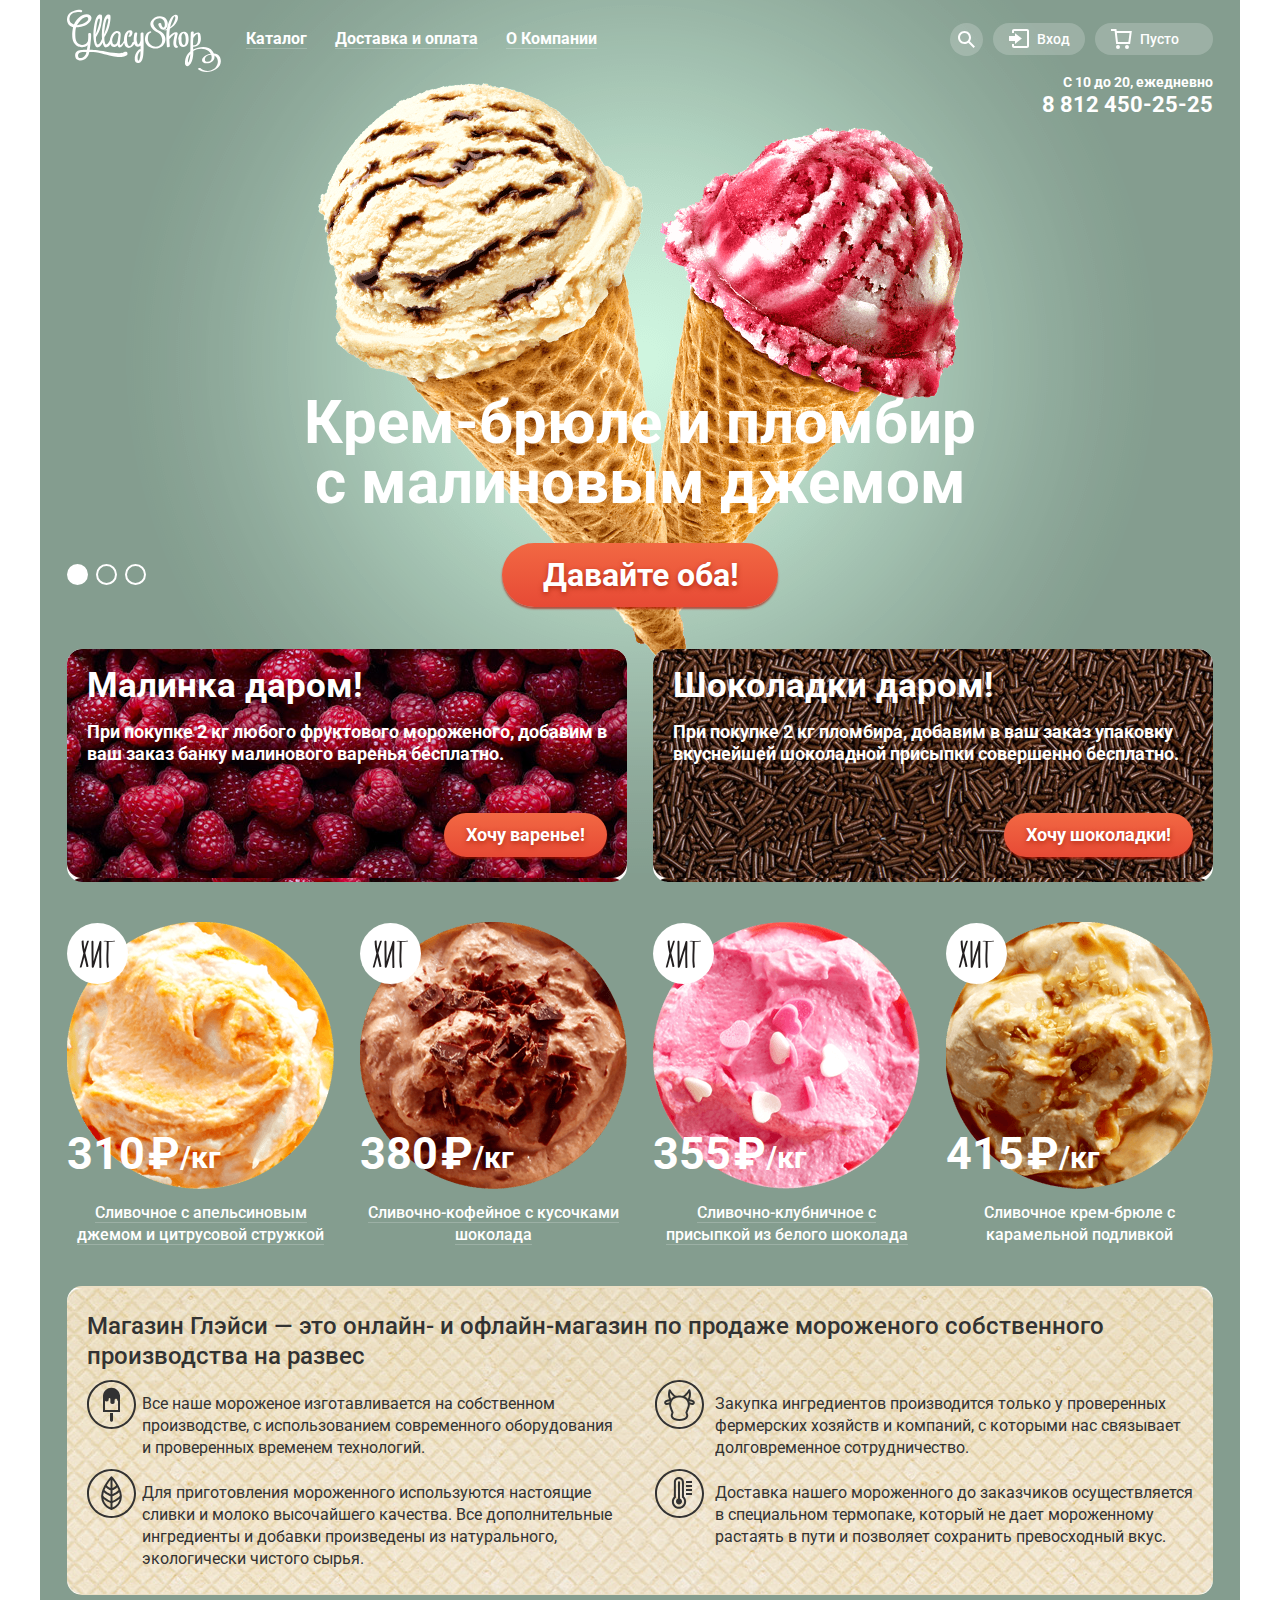
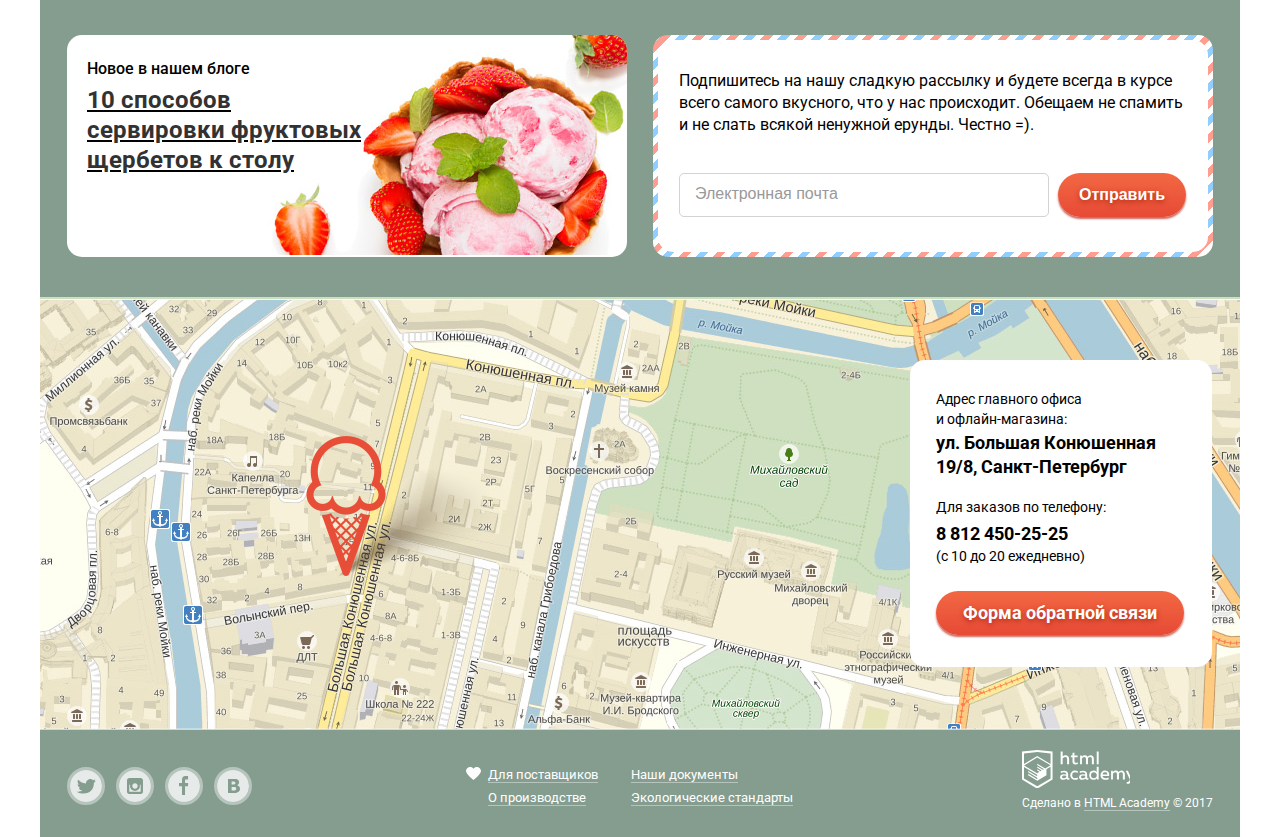
==== index.html @ 876569fc "Hover, footer, PP. Page 1" ====
<!DOCTYPE html>
<html lang="ru">

<head>
  <meta charset="UTF-8">
  <title>Glaccy</title>
  <link href="css/normalize.css" rel="stylesheet">
  <link href="css/style.css" rel="stylesheet">
  <link href="https://fonts.googleapis.com/css?family=Roboto:400,500,700" rel="stylesheet">
</head>

<body>
  <input class="visually-hidden" type="radio" id="product-1" name="toggle" checked>
  <input class="visually-hidden" type="radio" id="product-2" name="toggle">
  <input class="visually-hidden" type="radio" id="product-3" name="toggle">
  <div class="site-wrapper">
    <div class="container">
      <header class="main-header">
        <nav class="main-navigation">
          <a class="main-header-logo">
            <img src="img/logo.svg" width="154" height="64" alt="Логотип GlaccyShop">
          </a>
          <ul class="navigation-container">
            <li class="navigation-catalog">
              <a class="navigation-item" href="#">Каталог</a>
              <ul class="site-navigation">
                <li class="news"><a href="new-items.html">Новинки</a></li>
                <li><a href="catalog.html">Сливочное</a></li>
                <li><a href="sherbet.html">Щербеты</a></li>
                <li><a href="fruit-ice.html">Фруктовый лед</a></li>
                <li><a href="melorin.html">Мелорин</a></li>
              </ul>
            </li>
            <li>
              <a class="navigation-item" href="shipping-payment.html">Доставка и оплата </a>
            </li>
            <li>
              <a class="navigation-item" href="about.us">О Компании</a>
            </li>
          </ul>
          <div class="user-container">
            <ul class="user-search">
              <li><a class="search-link" href="search.html"><svg version="1.1" xmlns="http://www.w3.org/2000/svg" xmlns:xlink="http://www.w3.org/1999/xlink" x="0px" y="0px" width="17px"
              	 height="17px" viewBox="0 0 17 17" enable-background="new 0 0 17 17" xml:space="preserve">
              <g id="Layer_2">
              	<path fill="#FFFFFF" d="M16.958,15.527L11.75,10.32C12.533,9.247,13,7.93,13,6.5C13,2.91,10.09,0,6.5,0S0,2.91,0,6.5
              		S2.91,13,6.5,13c1.438,0,2.763-0.473,3.839-1.263l5.205,5.204L16.958,15.527z M6.5,11C4.019,11,2,8.981,2,6.5S4.019,2,6.5,2
              		S11,4.019,11,6.5S8.981,11,6.5,11z"/>
              </g>
              </svg><span class="visually-hidden">Поиск</span></a></li>
            </ul>
            <ul class="user-navigation">
              <li><a class="login-link" href="login.html">
              <svg version="1.1" id="Layer_1" xmlns="http://www.w3.org/2000/svg" xmlns:xlink="http://www.w3.org/1999/xlink" x="0px" y="0px"
              	 width="21px" height="19px" viewBox="0 0 21 19" enable-background="new 0 0 21 19" xml:space="preserve">
              <g>
              	<polygon fill="#FFFFFF" points="6,14.875 12.917,9.5 6,4.125 6,7.042 -0.042,7.042 -0.042,11.959 6,11.959 	"/>
              	<path fill="#FFFFFF" d="M18,0H5C3.9,0,3,0.9,3,2v2h2V2h13v15H5v-2H3v2c0,1.1,0.9,2,2,2h13c1.1,0,2-0.9,2-2V2C20,0.9,19.1,0,18,0z"
              		/>
              </g>
              </svg>Вход</a></li>
            </ul>
            <ul class="user-cart">
              <li><a class="cart-link" href="cart.html"><svg version="1.1" id="Layer_1"   xmlns="http://www.w3.org/2000/svg" xmlns:xlink="http://www.w3.org/1999/xlink" x="0px" y="0px"
              	 width="21px" height="20px" viewBox="0 0 21 20" enable-background="new 0 0 21 20" xml:space="preserve">
              <g>
              	<path fill="#FFFFFF" d="M5.657,2.031L5.422,0H0v2h3.64l1.5,13h13.988l1.699-12.969H5.657z M17.372,13H6.922L5.888,4.031h12.66
              		L17.372,13z"/>
              	<circle fill="#FFFFFF" cx="6.984" cy="18" r="2"/>
              	<circle fill="#FFFFFF" cx="15.984" cy="18" r="2"/>
              </g>
              </svg>Пусто</a></li>
            </ul>
          </div>
        </nav>
        <div class="info-navigation">
          <p class="operating-time">С 10 до 20, ежедневно</p>
          <p class="contact-phone">8 812 450-25-25</p>
        </div>

      </header>

      <main>
        <h1 class="visually-hidden">GlaccyShop</h1>
        <section class="slider">
          <h2 class="visually-hidden">Купите два и получите подарок!</h2>
          <div class="slider-controls">
            <label for="product-1">Первый</label>
            <label for="product-2">Второй</label>
            <label for="product-3">Третий</label>
          </div>
          <ul class="slider-list">
            <li class="slider-item slide" id="slide1">
              <h3 class="slide-title">
                Крем-брюле и пломбир с малиновым джемом
              </h3>
              <a class="button slide-button" href="#">Давайте оба!</a>
            </li>
            <li class="slider-item slide" id="slide2">
              <h3 class="slide-title">
                Шоколадный пломбир и лимонный сорбет
              </h3>
              <a class="button slide-button" href="#">Давайте оба!</a>
            </li>
            <li class="slider-item slide" id="slide3">
              <h3 class="slide-title">
                Пломбир с помадкой и клубничный щербет
              </h3>
              <a class="button slide-button" href="#">Давайте оба!</a>
            </li>
          </ul>
        </section>

        <section class="suggestions">
          <h2 class="visually-hidden">Подарки при покупке двух единиц продукции</h2>
          <div class="suggestions-item sug-one">
            <p class="suggestions-title">Малинка даром!</p>
            <p class="suggestions-info">При покупке 2 кг любого фруктового мороженого, добавим в ваш заказ банку малинового варенья бесплатно.</p>
            <a class="button suggestions-button" href="#">Хочу варенье!</a>
          </div>
          <div class="suggestions-item sug-two">
            <p class="suggestions-title">Шоколадки даром!</p>
            <p class="suggestions-info">При покупке 2 кг пломбира, добавим в ваш заказ упаковку вкуснейшей шоколадной присыпки совершенно бесплатно.</p>
            <a class="button suggestions-button" href="#">Хочу шоколадки!</a>
          </div>
        </section>

        <section class="popular-items">
          <h2 class="visually-hidden">Популярная продукция</h2>
          <ul class="popular-list">
            <li class="popular-item">
              <a href="">
              <div class="popular-hit"><span class="visually-hidden">Хит</span></div>
              <img src="img/popular-1.png" width="267" height="267" alt="Сливочное с апельсиновым джемом и цитрусовой стружкой">
              <div class="popular-price">
                <p>310<span class="price-rub">&#8381;</span></p>
                <span>/кг</span>
              </div>
              <h3 class="title-underline"><span>Сливочное с апельсиновым</span><span> джемом и цитрусовой стружкой</span></h3></a>
              <div class="transparent-container">
                <a class="button item-button" href="#">Быстрый просмотр</a>
              </div>
            </li>
            <li class="popular-item">
              <a href="">
              <div class="popular-hit"><span class="visually-hidden">Хит</span></div>
              <img src="img/popular-2.png" width="267" height="267" alt="Сливочно-кофейное с кусочками шоколада">
              <div class="popular-price">
                <p>380<span class="price-rub">&#8381;</span></p>
                <span>/кг</span>
              </div>
              <h3 class="title-underline"><span>Сливочно-кофейное с кусочками</span><span> шоколада</span></h3></a>
              <div class="transparent-container">
                <a class="button item-button" href="#">Быстрый просмотр</a>
              </div>
            </li>
            <li class="popular-item">
              <a href="">
              <div class="popular-hit"><span class="visually-hidden">Хит</span></div>
              <img src="img/popular-3.png" width="267" height="267" alt="Сливочно-клубничное с присыпкой из белого шоколада">
              <div class="popular-price">
                <p>355<span class="price-rub">&#8381;</span></p>
                <span>/кг</span>
              </div>
              <h3 class="title-underline"><span>Сливочно-клубничное с</span><span> присыпкой из белого шоколада</span></h3></a>
              <div class="transparent-container">
                <a class="button item-button" href="#">Быстрый просмотр</a>
              </div>
            </li>
            <li class="popular-item">
              <a href="">
              <div class="popular-hit"><span class="visually-hidden">Хит</span></div>
              <img src="img/popular-4.png" width="267" height="267" alt="Сливочное крем-брюле с карамельной подливкой">
              <div class="popular-price">
                <p>415<span class="price-rub">&#8381;</span></p>
                <span>/кг</span>
              </div>
              <h3 "title-underline">Сливочное крем-брюле с карамельной подливкой</h3></a>
              <div class="transparent-container">
                <a class="button item-button" href="#">Быстрый просмотр</a>
              </div>
            </li>
          </ul>
        </section>

        <section class="features">
          <h2 class="visually-hidden">Преимущества</h2>
          <p class="features-info">Магазин Глэйси — это онлайн- и офлайн-магазин по продаже мороженого собственного производства на развес</p>
          <ul class="features-list">
            <li class="features-item-1">
              Все наше мороженое изготавливается на собственном производстве,
              c использованием современного оборудования и проверенных временем технологий.
            </li>
            <li class="features-item-2">
              Для приготовления мороженного используются настоящие сливки и молоко высочайшего качества. Все дополнительные ингредиенты и добавки произведены из натурального, экологически чистого сырья.
            </li>
            <li class="features-item-3">
              Закупка ингредиентов производится только у проверенных фермерских хозяйств и компаний, с которыми нас связывает долговременное сотрудничество.
            </li>
            <li class="features-item-4">
              Доставка нашего мороженного до заказчиков осуществляется в специальном термопаке, который не дает мороженному растаять в пути и позволяет сохранить превосходный вкус.
            </li>
          </ul>

        </section>

        <div class="block-wrapper">
          <article class="blog-news">
            <p>Новое в нашем блоге</p>
            <h2><a href="#">10 способов сервировки фруктовых щербетов к столу</a></h2>
          </article>

          <div class="decor-wrapper">
            <section class="subscription">
              <h2 class="visually-hidden">Оформить подписку</h2>
              <div class="subscription-container">
                <p>Подпишитесь на нашу сладкую рассылку и будете всегда в курсе всего самого вкусного, что у нас происходит. Обещаем не спамить и не слать всякой ненужной ерунды. Честно =).</p>
                <form class="subscription-form" action="https://echo.htmlacademy.ru" method="post">
                  <label class="visually-hidden" for="subscription-mail">Электронная почта</label>
                  <input id="subscription-mail" type="email" name="email" value="" placeholder="Электронная почта">
                  <button class="button button-subscription" type="submit">Отправить</button>
                </form>

              </div>
            </section>
          </div>
        </div>

        <section class="contacts">
          <h2 class="visually-hidden">Контактная информация</h2>
          <div class="contacts-container">
            <p>Адрес главного офиса и офлайн-магазина: </p>
            <p class="contacts-info contacts-info-address">ул. Большая Конюшенная 19/8, Санкт-Петербург</p>
            <p>Для заказов по телефону:</p>
            <p class="contacts-info contacts-info-tel">8 812 450-25-25</p>
            <p>(с 10 до 20 ежедневно)</p>
            <a class="button button-contacts" href="contacts-form.html">Форма обратной связи</a>
          </div>
        </section>

      </main>
      <footer class="main-footer">
        <ul class="footer-social">
          <li><a class="social-btn" href="#"><span class="visually-hidden">Твиттер</span><svg version="1.1" xmlns="http://www.w3.org/2000/svg" xmlns:xlink="http://www.w3.org/1999/xlink" x="0px" y="0px" width="32px"
        	 height="32px" viewBox="0 0 32 32" enable-background="new 0 0 32 32" xml:space="preserve">
        <g id="Layer_1">
        </g>
        <g id="Layer_2">
        	<path fill="#e6eae9"
           d="M16,0C7.164,0,0,7.164,0,16c0,8.837,7.164,16,16,16c8.837,0,16-7.163,16-16C32,7.164,24.837,0,16,0z
        		 M23.944,12.809c-0.251,6.516-3.463,10.832-10.992,10.702c-0.14,0-0.205,0-0.233,0c-0.015,0-0.021,0-0.021,0
        		c-0.029,0-0.094,0-0.232,0c-0.447,0-4.543-0.443-5.344-1.823c2.479,0.19,4.247-0.406,5.12-1.136
        		c-1.048-0.289-2.923-0.461-3.251-2.848c0.384,0.104,0.618,0.221,1.299,0.113c-1.307-0.824-2.758-1.519-2.679-3.643
        		c0.311,0.317,1.164,0.518,1.46,0.457c-0.768-0.233-2.149-3.244-0.974-4.781c1.984,1.79,4.075,3.482,7.804,3.643
        		c0.227-2.214,1.24-3.699,3.168-4.325c1.84-0.479,3.255,0.26,3.901,1.138c0.737-0.224,1.453-0.466,2.193-0.685
        		c-0.004,0.833-0.569,1.463-0.935,1.709c0.747,0.165,1.423-0.475,1.423-0.475C25.467,11.818,24.557,12.58,23.944,12.809z"/>
        </g>
        </svg></a></li>
          <li><a class="social-btn" href="#"><span class="visually-hidden">Инстаграм</span><svg version="1.1" id="Layer_1" xmlns="http://www.w3.org/2000/svg" xmlns:xlink="http://www.w3.org/1999/xlink" x="0px" y="0px"
        	 width="32px" height="32px" viewBox="0 0 32 32" enable-background="new 0 0 32 32" xml:space="preserve">
           <g>
           	<path fill="#e6eae9" d="M20.916,16c0,2.728-2.211,4.938-4.938,4.938S11.039,18.728,11.039,16c0-0.394,0.051-0.773,0.138-1.14
           		h-0.897v6.838h11.396V14.86h-0.897C20.865,15.227,20.916,15.606,20.916,16z"/>
           	<path fill="#e6eae9" d="M15.978,18.659c1.466,0,2.659-1.193,2.659-2.659s-1.193-2.659-2.659-2.659
           		c-1.466,0-2.659,1.193-2.659,2.659S14.511,18.659,15.978,18.659z"/>
           	<path fill="#e6eae9" d="M16,0C7.164,0,0,7.164,0,16c0,8.837,7.164,16,16,16c8.837,0,16-7.163,16-16C32,7.164,24.837,0,16,0z
           		 M23.955,21.698c0,1.254-1.025,2.279-2.279,2.279H10.279C9.026,23.978,8,22.952,8,21.698V10.302c0-1.253,1.026-2.279,2.279-2.279
           		h11.396c1.254,0,2.279,1.026,2.279,2.279V21.698z"/>
           </g>
        </svg></a></li>
          <li><a class="social-btn" href="#"><span class="visually-hidden">Фейсбук</span><svg version="1.1" id="Layer_1" xmlns="http://www.w3.org/2000/svg" xmlns:xlink="http://www.w3.org/1999/xlink" x="0px" y="0px"
        	 width="32px" height="32px" viewBox="0 0 32 32" enable-background="new 0 0 32 32" xml:space="preserve">
        <path fill="#e6eae9" d="M16,0C7.164,0,0,7.163,0,16s7.164,16,16,16c8.837,0,16-7.164,16-16S24.837,0,16,0z M20.062,9.455h-3.021
        	v3.444h3.021v3.445h-3.021v8.61h-3.021v-8.61H11v-3.445h3.021V9.455c0-1.902,1.353-3.445,3.021-3.445h3.021V9.455z"/>
        </svg></a></li>
          <li><a class="social-btn" href="#"><span class="visually-hidden">Вконтакте</span><svg version="1.1" id="Layer_1" xmlns="http://www.w3.org/2000/svg" xmlns:xlink="http://www.w3.org/1999/xlink" x="0px" y="0px"
        	 width="32px" height="32px" viewBox="0 0 32 32" enable-background="new 0 0 32 32" xml:space="preserve">
        <g>
        	<path fill="#e6eae9" d="M16.637,14.495c0.402-0.019,0.719-0.082,0.951-0.188c0.326-0.145,0.54-0.33,0.641-0.559
        		c0.101-0.229,0.15-0.496,0.15-0.797c0-0.232-0.058-0.465-0.174-0.697c-0.116-0.232-0.322-0.405-0.617-0.517
        		c-0.264-0.1-0.592-0.155-0.984-0.165c-0.392-0.009-0.943-0.014-1.652-0.014h-0.339v2.965h0.565
        		C15.749,14.523,16.235,14.514,16.637,14.495z"/>
        	<path fill="#e6eae9" d="M18.118,17.084c-0.282-0.081-0.672-0.125-1.166-0.132c-0.494-0.006-1.012-0.009-1.55-0.009h-0.79v3.493
        		h0.264c1.014,0,1.74-0.003,2.18-0.009c0.438-0.007,0.843-0.088,1.212-0.245c0.377-0.157,0.633-0.364,0.774-0.625
        		s0.214-0.562,0.214-0.9c0-0.446-0.088-0.788-0.261-1.03C18.825,17.386,18.531,17.204,18.118,17.084z"/>
        	<path fill="#e6eae9" d="M16,0C7.164,0,0,7.164,0,16c0,8.837,7.164,16,16,16c8.837,0,16-7.163,16-16C32,7.164,24.837,0,16,0z
        		 M22.602,20.531c-0.273,0.533-0.646,0.976-1.124,1.327c-0.552,0.415-1.161,0.71-1.823,0.886s-1.501,0.264-2.519,0.264h-6.121V8.987
        		h5.443c1.13,0,1.957,0.038,2.48,0.113c0.524,0.076,1.045,0.242,1.561,0.5c0.533,0.27,0.929,0.632,1.189,1.087
        		c0.26,0.455,0.392,0.975,0.392,1.558c0,0.678-0.179,1.278-0.536,1.795c-0.358,0.518-0.863,0.92-1.517,1.208v0.075
        		c0.917,0.182,1.642,0.559,2.179,1.13c0.537,0.571,0.807,1.325,0.807,2.261C23.013,19.392,22.875,19.997,22.602,20.531z"/>
        </g>
        </svg></a></li>
        </ul>

        <ul class="menu-links">
          <li><a class="decor-link" href="for-supplier.html"><svg version="1.1" id="Layer_1" xmlns="http://www.w3.org/2000/svg" xmlns:xlink="http://www.w3.org/1999/xlink" x="0px" y="0px"
          	 width="15px" height="13px" viewBox="0 0 15 13" enable-background="new 0 0 15 13" xml:space="preserve">
          <path fill="#FFFFFF" d="M10.799,0c-1.35,0-2.551,0.65-3.3,1.661C6.75,0.65,5.549,0,4.199,0C1.875,0,0,1.806,0,4.044
          	C0,7.223,7.499,13,7.499,13s7.499-5.777,7.499-8.956C14.998,1.806,13.123,0,10.799,0z"/>
          </svg>Для поставщиков</a></li>
          <li><a href="our-documents.html">Наши документы</a></li>
          <li><a href="about-production.html">О производстве </a></li>
          <li><a href="environmental-standards.html">Экологические стандарты</a></li>
        </ul>

        <div class="footer-copyright">
          <a href="#"><svg id="Layer_1" data-name="Layer 1" xmlns="http://www.w3.org/2000/svg" viewBox="0 0 108 38"><title>logo_name</title><path d="M401.93,351.51a2.07,2.07,0,0,0,.58-0.11v1.4a3.41,3.41,0,0,1-1.24.22,1.75,1.75,0,0,1-1.75-1,5.08,5.08,0,0,1-3.3,1.13c-1.59,0-3.06-.87-3.06-2.68,0-2.24,2.08-2.93,3.9-2.93a11.63,11.63,0,0,1,2.28.26v-0.31c0-1.09-.8-1.86-2.3-1.86a7.79,7.79,0,0,0-3.15.67v-1.79a10.72,10.72,0,0,1,3.35-.58c2.48,0,4,1.18,4,3.83v3.14A0.57,0.57,0,0,0,401.93,351.51Zm-6.76-1.19a1.42,1.42,0,0,0,1.64,1.29,3.56,3.56,0,0,0,2.53-1V349.1a10.21,10.21,0,0,0-1.9-.22C396.34,348.89,395.17,349.23,395.17,350.33Z" transform="translate(-355.09 -323.29)" fill="#fff"/><path d="M408.15,343.91a5.29,5.29,0,0,1,2.7.67v1.79a4.28,4.28,0,0,0-2.42-.73,2.89,2.89,0,1,0,0,5.76,5.26,5.26,0,0,0,2.55-.67v1.8a6.58,6.58,0,0,1-2.9.6,4.42,4.42,0,0,1-4.72-4.54A4.54,4.54,0,0,1,408.15,343.91Z" transform="translate(-355.09 -323.29)" fill="#fff"/><path d="M420.93,351.51a2.07,2.07,0,0,0,.58-0.11v1.4a3.41,3.41,0,0,1-1.24.22,1.75,1.75,0,0,1-1.75-1,5.08,5.08,0,0,1-3.3,1.13c-1.59,0-3.06-.87-3.06-2.68,0-2.24,2.08-2.93,3.9-2.93a11.63,11.63,0,0,1,2.28.26v-0.31c0-1.09-.8-1.86-2.3-1.86a7.79,7.79,0,0,0-3.15.67v-1.79a10.72,10.72,0,0,1,3.35-.58c2.48,0,4,1.18,4,3.83v3.14A0.57,0.57,0,0,0,420.93,351.51Zm-6.76-1.19a1.42,1.42,0,0,0,1.64,1.29,3.56,3.56,0,0,0,2.53-1V349.1a10.21,10.21,0,0,0-1.9-.22C415.33,348.89,414.17,349.23,414.17,350.33Z" transform="translate(-355.09 -323.29)" fill="#fff"/><path d="M431.76,340.14V352.9H430v-1.39a4.07,4.07,0,0,1-3.35,1.62,4.62,4.62,0,0,1,0-9.22,4,4,0,0,1,3.15,1.37v-5.14h2ZM427,345.62a2.9,2.9,0,0,0,0,5.8,3,3,0,0,0,2.79-1.84v-2.13A3.06,3.06,0,0,0,427,345.62Z" transform="translate(-355.09 -323.29)" fill="#fff"/><path d="M438.08,343.91c3.48,0,4.68,2.81,4.12,5.34h-6.58c0.22,1.57,1.75,2.22,3.35,2.22a6.41,6.41,0,0,0,2.77-.62v1.68a7.5,7.5,0,0,1-3.14.6c-2.68,0-5-1.53-5-4.61A4.39,4.39,0,0,1,438.08,343.91Zm0.09,1.62a2.39,2.39,0,0,0-2.57,2.26h4.85A2.06,2.06,0,0,0,438.17,345.53Z" transform="translate(-355.09 -323.29)" fill="#fff"/><path d="M444.19,352.9v-8.75h1.73v1.09a4,4,0,0,1,2.92-1.33,3,3,0,0,1,2.73,1.4,4.33,4.33,0,0,1,3.06-1.4,3.21,3.21,0,0,1,3.32,3.52v5.47h-2v-5.41a1.67,1.67,0,0,0-1.73-1.84,2.94,2.94,0,0,0-2.17,1.18c0,0.2,0,.4,0,0.6v5.47h-2v-5.41a1.67,1.67,0,0,0-1.73-1.84,3.11,3.11,0,0,0-2.32,1.35v5.91h-2Z" transform="translate(-355.09 -323.29)" fill="#fff"/><path d="M466.56,344.15h2l-4.1,9.93c-0.95,2.28-2.19,3-3.52,3a5,5,0,0,1-1.15-.15v-1.66a3,3,0,0,0,.89.13c0.95,0,1.66-.67,2.17-2l0.18-.44-4.16-8.82H461l3,6.6Z" transform="translate(-355.09 -323.29)" fill="#fff"/><path d="M395.75,324.82v5a4,4,0,0,1,2.83-1.2,3.41,3.41,0,0,1,3.61,3.57v5.41h-2v-5.16a1.9,1.9,0,0,0-2-2.1,3.08,3.08,0,0,0-2.44,1.46v5.8h-2V324.82h2Z" transform="translate(-355.09 -323.29)" fill="#fff"/><path d="M407.52,325.71v3.12h3.17v1.71h-3.17v4c0,1.15.53,1.53,1.66,1.53a4.71,4.71,0,0,0,1.77-.35v1.68a7.14,7.14,0,0,1-2.35.38,2.68,2.68,0,0,1-3-2.88v-4.38H404v-1.71h1.57v-2.64Z" transform="translate(-355.09 -323.29)" fill="#fff"/><path d="M413.19,337.58v-8.75h1.73v1.09a4,4,0,0,1,2.92-1.33,3,3,0,0,1,2.73,1.4,4.33,4.33,0,0,1,3.06-1.4,3.21,3.21,0,0,1,3.32,3.52v5.47h-2v-5.41a1.67,1.67,0,0,0-1.73-1.84,2.94,2.94,0,0,0-2.17,1.18c0,0.2,0,.4,0,0.6v5.47h-2v-5.41a1.67,1.67,0,0,0-1.73-1.84,3.11,3.11,0,0,0-2.32,1.35v5.91h-2Z" transform="translate(-355.09 -323.29)" fill="#fff"/><rect x="74.72" y="1.52" width="1.95" height="12.76" fill="#fff"/><path d="M370.53,323.31l-0.16,0-15.28,1.6v28L370.37,362l15.28-9.09v-28Zm13.12,28.45-13.28,7.9-13.28-7.9V340.28l13.22,7.87,0,1.43-9.07-5.4v1.38l9.11,5.47,0,1.46-9.1-5.42v1.38l9.11,5.47h0l9.19-5.5v-1.39h0v-4.52l4.1-2.45v11.67Zm0-13.16L380,340.74h0l-1.68,1-8-4.76v1.38l6.84,4.07-0.06,0-0.15.09-1,.57-5.64-3.36v1.38l4.45,2.65-1.05.7,0,0-3.36-2v1.38l2.21,1.3-2.25,1.35-13.16-7.82,13.17-7.92h0Zm0-1.39-13.35-7.87h0l-13.2,7.86v-10.5l13.28-1.39,13.28,1.39v10.51Z" transform="translate(-355.09 -323.29)" fill="#fff"/></svg></a>
          <p>Сделано в <a  class="paragraph-coryright" href="#"><span> HTML Academy</span></a> © 2017</p>
        </div>

      </footer>

      <section class="modal modal-search">
        <h2 class="visually-hidden">Окно поиска</h2>
        <label for="search-line" class="visually-hidden">Что ищем?</label>
        <input class="user-search-line" id="search-line" type="text" name="search" placeholder="Что ищем?">
      </section>

      <section class="modal modal-account">
        <h2 class="visually-hidden">Кабинет пользоватля</h2>
        <form class="account-form" action="https://echo.htmlacademy.ru" method="post">
          <p>
            <label class="visually-hidden" for="user-email">Электронная почта</label>
            <input class="account-email" id="user-email" type="email" name="email" placeholder="Электронная почта">
          </p>
          <p>
            <label class="visually-hidden" for="user-password">Пароль</label>
            <input class="account-password" id="user-password" type="password" name="password" placeholder="Пароль">
          </p>
          <div class="account-container">
          <button class="button button-account" type="submit">Войти</button>
          <p>
            <a class="account-link" href="#">Забыли пароль?</a>
            <a class="account-link" href="#">Новая регистрация</a>
          </p>
        </div>
        </form>
      </section>

      <section class="modal modal-feedback">
        <h2 class="visually-hidden">Форма обратной связи</h2>
        <p class="feedback-paragraph">Мы обязательно вам ответим!</p>
        <form class="feedback-form" action="https://echo.htmlacademy.ru" method="post">
          <p>
            <label class="visually-hidden" for="user-name">Ваше имя</label>
            <input class="feedback-name" id="user-name" type="text" name="name" placeholder="Как вас зовут?">
          </p>
          <p>
            <label class="visually-hidden" for="feedback-user-email">Пароль</label>
            <input class="feedback-email" id="feedback-user-email" type="email" name="feedback-email" placeholder="Ваша почта для ответа?">
          </p>
          <p class="feedback-text">
            <label class="visually-hidden" for="feedback-textarea">Ваше сообщение</label>
            <textarea id="feedback-textarea" name="text-area" rows="5" placeholder="Напишите что-нибудь..."></textarea>
          </p>
          <button class="button button-feedback" type="submit">Отправить</button>
        </form>
        <button class="modal-feedback-close" type="button">Закрыть</button>
      </section>

    </div>
  </div>

  <script>
    var userSerch = document.querySelector(".user-search");
    var modalSerch = document.querySelector(".modal-search");

    userSerch.onmouseover = function(){
        modalSerch.style.display="block";
    };

    userSerch.onmouseout = function(){
       modalSerch.style.display="block";
   };

    modalSerch.onmouseover = function(){
        modalSerch.style.display="block";
    };

     modalSerch.onmouseout = function(){
       modalSerch.style.display="none";
   };

  </script>

  <script>
    var userNav = document.querySelector(".user-navigation");
    var modalAccount = document.querySelector(".modal-account");

    userNav.onmouseover = function(){
        modalAccount.style.display="block";
    };

    userNav.onmouseout = function(){
       modalAccount.style.display="block";
   };

    modalAccount.onmouseover = function(){
        modalAccount.style.display="block";
    };

     modalAccount.onmouseout = function(){
       modalAccount.style.display="none";
   };

  </script>

  <script>
  var link = document.querySelector(".button-contacts");
  var popup = document.querySelector(".modal-feedback");
  var close = document.querySelector(".modal-feedback-close");

  popup.classList.add("modal-feedback");

  link.addEventListener("click", function(evt) {
  evt.preventDefault();
  popup.classList.toggle('modal-feedback-hidden');
  window.scrollTo(0,0);
  });

  close.addEventListener("click", function (evt) {
    evt.preventDefault();
    popup.classList.remove("modal-feedback-hidden");
  });

  </script>

</body>

</html>
---- css/style.css ----
body {
  margin: 0;
  padding: 0;
  font-family: "Roboto", "Arail", sans-serif;
  font-size: 16px;
  font-weight: 400;
  line-height: 22px;
}

a {
  text-decoration: none;
}

.visually-hidden:not(:focus):not(:active),
input[type="checkbox"].visually-hidden,
input[type="radio"].visually-hidden {
  position: absolute;

  width: 1px;
  height: 1px;
  margin: -1px;
  border: 0;
  padding: 0;

  white-space: nowrap;

  clip-path: inset(100%);
  clip: rect(0 0 0 0);
  overflow: hidden;
}

.button {
  display: inline-block;
  text-align: center;
  color: #ffffff;
  vertical-align: top;
  text-decoration: none;
  text-shadow: 0 2px 5px rgba(160, 32, 11, 0.76);

  background: #f26843;
  background: linear-gradient(to bottom, #f26843 0%, #e74a35 100%);
  border-radius: 50px;
  box-shadow: 0 2px 2px rgba(172, 16, 0, 0.64);
  border: none;

  cursor: pointer;
}

.button:hover {
  background: linear-gradient(to bottom, #f58669 0%, #ec6f5e 100%);
  box-shadow: 0 2px 2px rgba(172, 16, 0, 1);
}

.button:active {
  background: linear-gradient(to bottom, #d84732 0%, #e1613e 100%);
  box-shadow: inset 0 2px 2px rgba(172, 16, 0, 1);
}

.site-wrapper {
  width: 1200px;
  margin: 0 auto;
  /*padding: 0 27px;*/
  background-color: #849d8f;
  background-image: url("../img/slide-1.png");
  background-repeat: no-repeat;
  background-position: top center;

  transition: background-image 0.5s ease, background-color 0.5s ease;
}

.site-wrapper-inner {
  width: 1200px;
  margin: 0 auto;
  background-color: #849d8f;
}

.site-wrapper::before,
.site-wrapper::after {
  content: "";
  visibility: hidden;
}

.site-wrapper::before {
  background-image: url("img/slide-2.png");
}

.site-wrapper::after {
  background-image: url("img/slide-3.png");
}

.container {
  position: relative;
  width: 1200px;
  margin: 0 auto;
}

.main-header {
  padding: 0 27px;
  padding-top: 9px;
}

.main-header-logo {
  margin-right: 12px;
}

.main-navigation {
  display: flex;
}

.navigation-container {
  display: flex;
  align-items: center;
  list-style: none;
  margin: 0;
  margin-bottom: 10px;
  padding: 0;
}

.navigation-container li {
  margin-right: 2px;
  padding: 6px 13px;
}

.navigation-container li:last-child {
  margin-right: 0px;
}

.navigation-container a {
  font-weight: 700;
  line-height: 18px;
  color: #ffffff;
}

.navigation-item {
  border-bottom: 1px solid rgba(255, 255, 255, 0.2);
}

.navigation-container > li:hover {
  background-color: #ffffff;
  border-radius: 15px;
}

.navigation-container > li:hover a {
  color: #000000;
}

.navigation-container > li:active {
  box-shadow:0px 2px 2px 1px rgba(105,105,105,1)inset;
}

.navigation-container > li.active-page {
  background-color: #d07058;
  border-radius: 20px;
}

.active-page a {
  border-bottom: none;
}

.navigation-catalog {
  position: relative;
}

.site-navigation {
  width: 144px;
  /*display: none;*/
  opacity: 0;
   -webkit-transition: opacity .3s ease-in;
      -moz-transition: opacity .3s ease-in;
        -o-transition: opacity .3s ease-in;
           transition: opacity .3s ease-in;
  position: absolute;
  top: 37px;
  margin: 0;
  padding: 0;
  list-style: none;
  background-color: #ffffff;
  border-radius: 5px;
  z-index: 1;
  box-shadow:0px 20px 20px 0px rgba(0,0,0,0.4);
}

.site-navigation a {
  padding: 10px 0;
  font-size: 14px;
  line-height: 16px;
  font-weight: 400;
  color: #000000;
}

.site-navigation li:first-child {
  border-radius: 5px 5px 0 0;
}

.site-navigation li:last-child {
  border-radius: 0 0 5px 5px;
}

.site-navigation li:hover {
  background-color: #fbded7;
}

.site-navigation li:active {
  background-color: #f6b5a5;
}

.news {
  position: relative;
}

.news::after {
  position: absolute;
  content: "";
  top: 32px;
  left: 5px;
  width: 128px;
  height: 1px;
  background-color: #d1d0ce;
}

.news a {
  font-weight: 700;
}

.navigation-catalog:hover .site-navigation {
  /*display: block;*/
  opacity: 1;
    -webkit-transition: opacity .3s ease-out;
       -moz-transition: opacity .3s ease-out;
         -o-transition: opacity .3s ease-out;
            transition: opacity .3s ease-out;
}

.user-container {
  display: flex;
  align-items: center;
  margin-bottom: 10px;
  margin-left: auto;
}

.user-search {
  list-style: none;
  margin: 0;
  padding: 0
}

.user-search li {
  display:flex;
  justify-content: center;
}

.user-search a {
  display: block;
  padding-top: 5px;
  width: 33px;
  height: 33px;
  box-sizing: border-box;
  background-color: rgba(255, 255, 255, 0.2);
  border-radius: 50%;
  color: #ffffff;
}

.user-search a:hover,
.user-navigation a:hover,
.user-cart a:hover {
  background-color: #f8f7f4;
}

.user-search a:hover path,
.user-navigation a:hover path,
.user-navigation a:hover polygon,
.user-cart a:hover path,
.user-cart a:hover circle {
  fill: #000000;
}

.user-navigation a:hover,
.user-cart a:hover {
  color: #323232;
}

.search-link svg {
  margin-left: 8px;
  margin-top: 3px;
}

.user-navigation {
  position: relative;
  list-style: none;
  margin: 0;
  padding: 0;
}

.user-navigation a {
  display: block;
  padding: 8px 15px 8px 44px;
  margin-left: 10px;
  background-color: rgba(255, 255, 255, 0.2);
  border-radius: 20px;
  color: #ffffff;
  font-size: 14px;
  line-height: 16px;
  font-weight: 500;
}

.user-navigation svg {
  position: absolute;
  top:6px;
  left: 26px;
}

.user-cart {
  position: relative;
  list-style: none;
  margin: 0;
  padding: 0;
}

.cart-full li {
/*  padding: 5px 15px 7px 47px;*/
  background-color: #f7f6f3;
}

.user-cart a {
  padding: 8px 34px 8px 45px;
  margin-left: 10px;
  background-color: rgba(255, 255, 255, 0.2);
  border-radius: 20px;
  color: #ffffff;
  font-size: 14px;
  line-height: 16px;
  font-weight: 500;
}

.user-cart svg {
  position: absolute;
  top: 1px;
  left: 26px;
}

.cart-full a {
  color: #000000;
}

.info-navigation {
  width: 267px;
  margin-top: -5px;
  margin-left: auto;
  color: #ffffff;
}

.info-navigation p {
  margin: 0;
}

.operating-time {
  padding-bottom: 3px;
  font-size: 14px;
  line-height: 16px;
  font-weight: 700;
  text-align: right;
}

.contact-phone {
  font-size: 22px;
  line-height: 24px;
  font-weight: 700;
  text-align: right;
}

.slider {
  position: relative;
  padding-top: 276px;
  text-align: center;
  color: #ffffff;
}

.slider-list {
  margin: 0;
  padding: 0;
  list-style: none;
}

.slide {
  display: none;
}

.slide-title {
  width: 700px;
  margin: 0 auto;
  margin-bottom: 30px;
  font-size: 60px;
  line-height: 60px;
  font-weight: 700;
}

.slider-controls {
  position: absolute;
  bottom: 63px;
  left: 27px;
  z-index: 10;
  font-size: 0;
}

.slider-controls label {
  display: inline-block;
  width: 17px;
  height: 17px;
  margin-right: 8px;
  vertical-align: top;
  background-color: transparent;
  border: 2px solid #ffffff;
  border-radius: 50%;
  cursor: pointer;
}

.slider-controls label:hover {
  background-color: rgba(255, 255, 255, 0.4);
}

#product-1:checked ~ .site-wrapper #slide1,
#product-2:checked ~ .site-wrapper #slide2,
#product-3:checked ~ .site-wrapper #slide3 {
  display: block;
}

#product-1:checked ~ .site-wrapper label[for="product-1"],
#product-2:checked ~ .site-wrapper label[for="product-2"],
#product-3:checked ~ .site-wrapper label[for="product-3"] {
  background-color: #ffffff;
}

#product-1:checked ~ .site-wrapper {
  background-color: #849d8f;
  background-image: url("../img/slide-1.png");
}

#product-2:checked ~ .site-wrapper {
  background-color: #8996a6;
  background-image: url("../img/slide-2.png");
}

#product-3:checked ~ .site-wrapper {
  background-color: #9d8b84;
  background-image: url("../img/slide-3.png");
}

.slide-button {
  margin-bottom: 42px;
  padding: 10px 39px 10px 41px;
  font-size: 32px;
  line-height: 44px;
  font-weight: 700;
}

.suggestions {
  display: flex;
  justify-content: space-between;
  padding: 0 27px;
  margin-bottom: 40px;
  color: #ffffff;
}

.suggestions-item {
  display: flex;
  flex-direction: column;
  padding: 16px 20px 25px 20px;
}

.suggestions-item p {
  margin: 0;
}

.sug-one {
  width: 560px;
  box-sizing: border-box;
  border-radius: 15px;
  background-color: #9d1a35;
  background-image: url("../img/raspberry-bg.jpg");
}

.sug-two {
  width: 560px;
  box-sizing: border-box;
  border-radius: 15px;
  background-color: #462d22;
  background-image: url("../img/choco-bg.jpg");
}

.suggestions-title {
  padding-bottom: 15px;
  font-size: 35px;
  font-weight: 700;
  line-height: 41px;
}
.suggestions-info {
  padding-bottom: 48px;
  font-size: 18px;
  line-height: 22px;
  font-weight: 700;
}

.suggestions-button {
  align-self: flex-end;
  padding: 10px 22px;
  font-size: 18px;
  line-height: 24px;
  font-weight: 700;
}

.popular-list {
  position: relative;
  display: flex;
  justify-content: space-between;
  margin: 0;
  padding: 0 27px;
  list-style: none;
  color: #ffffff;
}

.popular-item {
  position: relative;
  margin-left: 26px;
  margin-bottom: 40px;
}

.popular-item a {
  position: relative;
  z-index: 3;
}

.popular-item:first-child {
  margin-left: 0;
}

.popular-item img {
  margin-bottom: 7px;
}

.popular-hit {
  position: absolute;
  top: -258px;
  width: 61px;
  height: 61px;
  border-radius: 50%;
  background-color: #ffffff;
  background-image: url("../img/hit.svg");
}

.popular-price {
  position: absolute;
  top: -50px;
  display: flex;
}

.popular-price p {
  margin: 0;
  font-size: 45px;
  font-weight: 700;
  line-height: 45px;
}

.popular-price .price-rub,
.item-price .price-rub {
  margin: 0;
  margin-left: 3px;
  font-size: 45px;
  font-weight: 700;
  line-height: 45px;
}

.popular-price p {
  color: #ffffff;
}

.popular-price span {
  margin: 0;
  padding-top: 4px;
  color: #ffffff;
  font-size: 30px;
  font-weight: 700;
  line-height: 45px;
}

.popular-item h3 {
  margin: 0;
  padding: 0 7px;
  text-align: center;
  font-size: 16px;
  line-height: 22px;
  font-weight: 500;
  color: #ffffff;
}

.title-underline span {
  position: relative;
  z-index: 3;
  border-bottom: 1px solid rgba(255, 255, 255, 0.2);
}

.button-container {
  position: absolute;
}

.item-button {
  display: inline-block;
  padding: 7px 14px;
  margin-top: 340px;
  margin-left: 17%;
  font-size: 18px;
  line-height: 24px;
  font-weight: 700;
}

.popular-item:hover .transparent-container {
  display: block;
}

.transparent-container {
  display: none;
  position: absolute;
  width: 295px;
  height: 407px;
  top: -7px;
  left: -15px;
  background-color: rgba(255, 255, 255, 0.3);
  border-radius: 5px;
  box-shadow:0px 20px 20px 0px rgba(0,0,0,0.4);
}

.features {
  margin: 0 27px;
  margin-bottom: 40px;
  padding: 25px 0;
  color: #323232;
  background-color: #ebdfc4;
  background-image: url("../img/waffle-bg.jpg");
  background-repeat: no-repeat;
  background-position: center;
  border-radius: 15px;
}

.features-info {
  margin: 0;
  margin-bottom: 22px;
  padding: 0 20px;
  font-size: 24px;
  line-height: 30px;
  font-weight: 500;
}

.features-list {
  display: flex;
  justify-content: space-between;
  flex-wrap: wrap;
  padding: 0;
  margin: 0;
}

.features-list li {
  width: 573px;
  box-sizing: border-box;
  list-style: none;
  margin: 0;
  padding: 0;
  padding-left: 75px;
  padding-right: 20px;
}

.features-list li:first-child {
  margin-bottom: 23px;
}

.features-item-1 {
  position: relative;
  order: 0;
}

.features-item-1::before {
  position: absolute;
  content: "";
  left: 20px;
  top: -13px;
  width: 49px;
  height: 49px;
  background-image: url("../img/ice-cream.svg");
}

.features-item-2 {
  position: relative;
  order: 2;
}

.features-item-2::before {
  position: absolute;
  content: "";
  left: 20px;
  top: -13px;
  width: 49px;
  height: 49px;
  background-image: url("../img/leaf.svg");
}

.features-item-3 {
  position: relative;
  order: 1;
}

.features-item-3::before {
  position: absolute;
  content: "";
  left: 15px;
  top: -13px;
  width: 49px;
  height: 49px;
  background-image: url("../img/cow.svg");
}

.features-item-4 {
  position: relative;
  order: 3;
}

.features-item-4::before {
  position: absolute;
  content: "";
  left: 15px;
  top: -13px;
  width: 49px;
  height: 49px;
  background-image: url("../img/thermometer.svg");
}

.block-wrapper {
  display: flex;
  justify-content: space-between;
  padding: 0 27px;
  margin-bottom: 40px;
}

.blog-news {
  width: 560px;
  box-sizing: border-box;
  padding: 23px 255px 27px 20px;
  background-color: #ffffff;
  background-image: url("../img/strawberry-bg.jpg");
  background-repeat: no-repeat;
  border-radius: 15px;
}

.blog-news p {
  margin: 0;
  margin-bottom: 5px;
  font-weight: 500;
}

.blog-news h2 {
  margin: 0;
  font-size: 24px;
  line-height: 30px;
  font-weight: 700;
  text-decoration: underline;
}

.blog-news a {
  color: #323232;
}

.blog-news a:hover,
.blog-news a:active {
  color: #eb4c36;
}

.decor-wrapper {
  width: 560px;
  box-sizing: border-box;
  background-color: #ffffff;
  background-image: repeating-linear-gradient(
  -45deg,
  #92cdff,
  #92cdff 6px,
  #ffffff 6px,
  #ffffff 12px,
  #fe9e90 12px,
  #fe9e90 18px,
  #ffffff 18px,
  #ffffff 24px
  );
  border-radius: 15px;
}

.subscription {
  margin: 5px;
  padding: 30px 21px;
  background-color: #ffffff;
  border-radius: 15px;
}

.subscription-container p {
  margin: 0;
  margin-bottom: 37px;
}

.subscription-form input {
  box-sizing: border-box;
  width: 370px;
  padding: 8px 15px 10px 15px;
  margin-right: 5px;
  margin-bottom: 5px;
  font-size: 16px;
  line-height: 24px;
  border: 1px solid #d3d3d2;
  border-radius: 5px;
}

.button-subscription {
  padding: 13px 21px;
  font-weight: 700;
}

.contacts {
  position: relative;
  margin: 0;
  padding: 63px 0;
  background-color: #ccdfbe;
  background-image: url("../img/map.jpg");
  background-repeat: no-repeat;
  background-position: center;
}

.contacts::before {
  position: absolute;
  content: "";
  width: 213px;
  height: 142px;
  top: 139px;
  left: 266px;
  background-image: url("../img/marker.png");
}

.contacts-container {
  width: 302px;
  box-sizing: border-box;
  margin-left: 870px;
  padding: 29px 20px 32px 26px;
  background-color: #ffffff;
  border-radius: 15px;
}

.contacts-container p {
  margin: 0;
  font-size: 14px;
  line-height: 20px;
}

.contacts-container p:first-child {
  margin-bottom: 2px;
}

.contacts-container p:first-child {
  padding-right: 100px;
}

.contacts-container .contacts-info {
  font-size: 18px;
  line-height: 24px;
  font-weight: 700;
}

.contacts-container .contacts-info-address {
  margin-bottom: 18px;
}

.contacts-container .contacts-info-tel {
  margin-top: 5px;
}

.button-contacts {
  margin-top: 25px;
  padding: 10px 27px;
  font-size: 18px;
  line-height: 24px;
  font-weight: 700;
}

.main-footer {
  display: flex;
  justify-content: space-between;
  padding: 0 27px;
  margin-top: 20px;
}

.footer-social {
  display: flex;
  list-style: none;
  margin: 0;
  padding: 0;
  padding-top: 17px;
}

.social-btn  {
  position: relative;
  z-index: 2;
  display: flex;
  justify-content: center;
  align-items: center;
  width: 38px;
  height: 38px;
  box-sizing: border-box;
  margin-right: 11px;
  border: 3px solid rgba(255, 255, 255, 0.4);
  border-radius: 50%;
}

.social-btn:hover {
  border: 3px solid #dbe1dd;
}

.social-btn:hover path {
  fill: #ffffff;
}

.social-btn:active {
  border: 3px solid #d9e2dd;
}

.social-btn:active path {
  fill: #e9e9e9;
}

.menu-links {
  position: relative;
  width: 560px;
  box-sizing: border-box;
  display: flex;
  flex-wrap: wrap;
  list-style: none;
  margin: 0;
  padding: 0;
  padding: 13px 100px 29px 100px;
}

.menu-links li {
  min-width: 143px;
}

.menu-links a {
  margin-left: 25px;
  font-size: 13px;
  line-height: 18px;
  color: #ffffff;
  border-bottom: 1px solid rgba(255, 255, 255, 0.4);
}

.decor-link {
  position: relative;
}

.decor-link svg {
  position: absolute;
  left: -22px;
  top: 0px;
}

.menu-links a:hover,
.menu-link a:active {
  color: #dab299;
  border-bottom: 1px solid #dab299;
}

.decor-link:hover svg path,
.decor-link:hover svg path {
  fill: #dab299;
}

.footer-copyright svg {
  width: 108px;
  height: 38px;
  padding-right: 7px;
}

.footer-copyright a:hover path,
.footer-copyright a:active path,
.footer-copyright a:hover rect,
.footer-copyright a:active rect {
  fill: #dab299;
}

.footer-copyright p {
  margin: 0;
  margin-bottom: 25px;
  font-size: 12px;
  line-height: 18px;
  color: #ffffff;
}

.footer-copyright span {
  color: #ffffff;
  border-bottom: 1px solid rgba(255, 255, 255, 0.4);
}
.footer-copyright span:hover,
.footer-copyright span:active {
  color: #dab299;
  border-bottom: 1px solid #dab299;
}

.modal {
  position: absolute;
  background-color: #f8f7f4;
  border-radius: 5px;
  box-shadow:0px 20px 20px 0px rgba(0,0,0,0.4);
}

.modal-search {
  display: none;
  width: 341px;
  box-sizing: border-box;
  top: 60px;
  left: 50.5%;
  padding: 20px 16px;
}

.modal-search input[type="text"] {
  width: 310px;
  box-sizing: border-box;
  padding: 8px 13px 10px 13px;
  font-size: 14px;
  line-height: 24px;
  border: 1px solid #d3d3d2;
  border-radius: 5px;
}

.modal-account {
  position: absolute;
  display: none;
  width: 277px;
  box-sizing: border-box;
  top: 60px;
  left: 64.25%;
  padding: 20px;
}

.account-form p {
  margin: 0;
  margin-bottom: 20px;
}

.account-form input {
  width: 239px;
  box-sizing: border-box;
  padding: 8px 13px 10px 13px;
  font-size: 14px;
  line-height: 24px;
  border: 1px solid #d3d3d2;
  border-radius: 5px;
}

.account-container {
  display: flex;
}

.account-container p {
  margin: 0;
}

.button-account {
  padding: 10px 23px;
  margin-right: 20px;
  font-size: 18px;
  line-height: 24px;
  font-weight: 700;
  border-radius: 18px;
}

.account-link {
  display: block;
  width: 122px;
  padding-top: 4px;
  color: #323232;
  font-size: 13px;
  line-height: 14px;
  border-bottom: 1px solid #d3d3d2;
}

.modal-feedback {
  position: absolute;
  display: none;
  width: 478px;
  box-sizing: border-box;
  top: 14%;
  left: 30%;
  padding: 16px 25px 20px 25px;
  border-radius: 12px;
}

.modal-feedback-hidden {
  display: block;
}

.feedback-paragraph {
  margin: 0;
  margin-bottom: 19px;
  font-size: 24px;
  line-height: 28px;
  font-weight: 700;
}

.feedback-form input {
  width: 268px;
  box-sizing: border-box;
  padding: 10px 13px 9px 13px;
  margin-bottom: 3px;
  font-size: 16px;
  line-height: 24px;
  border: 1px solid #d3d3d2;
  border-radius: 5px;
}

.feedback-text textarea {
  width: 429px;
  min-height: 155px;
  box-sizing: border-box;
  padding: 8px 13px 10px 13px;
  margin-bottom: 2px;
  font-size: 16px;
  line-height: 24px;
  border: 1px solid #d3d3d2;
  border-radius: 5px;
}

.button-feedback {
  padding: 10px 23px;
  margin-left: 292px;
  margin-bottom: 7px;
  font-family: "Roboto", "Arial", sans-serif;
  font-size: 18px;
  line-height: 24px;
  font-weight: 700;
}

.modal-feedback-close {
  position: absolute;
  top: 12px;
  right: 15px;
  width: 22px;
  height: 22px;
  font-size: 0;
  border: 0;
  background-color: transparent;
  cursor: pointer;
}

.modal-feedback-close::before,
.modal-feedback-close::after {
  content: "";
  position: absolute;
  top: 10px;
  left: 0px;
  width: 22px;
  height: 3px;
  background-color: #323232;
}

.modal-feedback-close::before {
  transform: rotate(45deg);
}

.modal-feedback-close::after {
  transform: rotate(-45deg);
}

::-webkit-input-placeholder {color:#999999; opacity:1; font-weight: 400;}/* webkit */
::-moz-placeholder          {color:#999999; opacity:1; font-weight: 400;}/* Firefox 19+ */
:-moz-placeholder           {color:#999999; opacity:1; font-weight: 400;}/* Firefox 18- */
:-ms-input-placeholder      {color:#999999; opacity:1; font-weight: 400;}/* IE */

input:focus:-moz-placeholder {color:transparent;}
input:focus::-webkit-input-placeholder {color:transparent;}

textarea:focus:-moz-placeholder {color:transparent;}
textarea:focus::-webkit-input-placeholder {color:transparent;}

.modal input:hover {
  border: 1px solid #c7c6c5;
}

.modal textarea:hover {
  border: 1px solid #c7c6c5;
}

.modal input {
  color: #323232;
  font-weight: 700;
}

.catalog-navigation {
  display: flex;
  list-style: none;
  margin: 0;
  padding: 0 27px;
}

.catalog-navigation a {
  margin-left: 20px;
  font-size: 14px;
  line-height: 18px;
  color: #ffffff;
  border-bottom: 2px solid rgba(255, 255, 255, 0.6);
}

.catalog-navigation .breadcrumbs-current {
  border: 2px solid transparent;
}

.catalog-page h1 {
  margin-bottom: 25px;
  padding: 0 27px;
  font-size: 35px;
  line-height: 41px;
  color: #ffffff;
  font-weight: 700;
}

.product {
  padding: 0 27px;
}

.product-list {
  display: flex;
  justify-content: space-around;
  flex-wrap: wrap;
  list-style: none;
  margin: 0;
  padding: 0;
}

.product-item {
  width: 267px;
  margin-bottom: 40px;
  box-sizing: border-box;
}

.item-price {
  color: #ffffff;
  font-weight: 700;
}

.item-price p {
  font-size: 45px;
  line-height: 45px;
}

.item-price span {
  font-size: 30px;
  line-height: 45px;
}

.product-item a {
  color: #ffffff;
  border-bottom: 2px solid rgba(255, 255, 255, 0.6);
}

.pagination-list {
  display: flex;
  justify-content: flex-end;
  list-style: none;
  margin: 0;
  padding: 0 27px;
  padding-bottom: 30px;
  border-bottom: 2px solid rgba(255, 255, 255, 0.6);
}

.pagination-item {
  width: 30px;
  height: 30px;
}

.pagination-list  a {
  color: #ffffff;
}
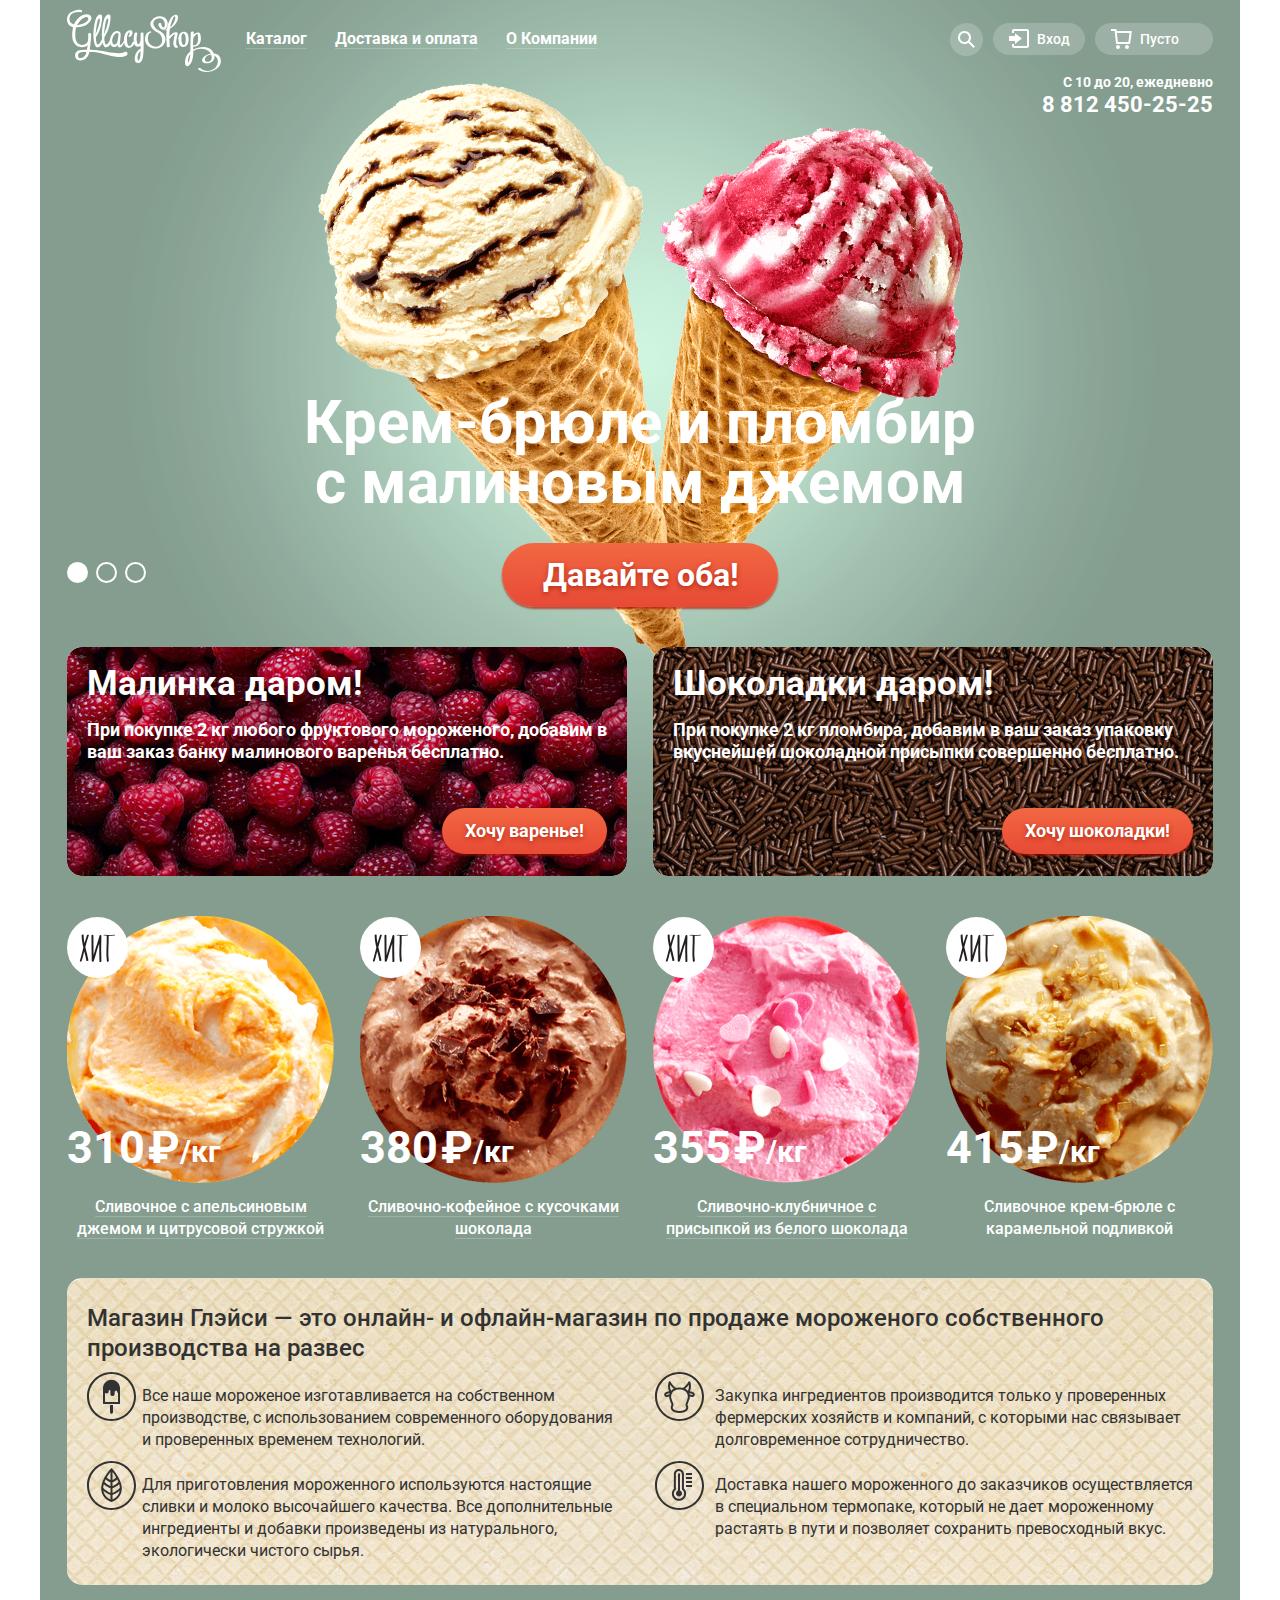
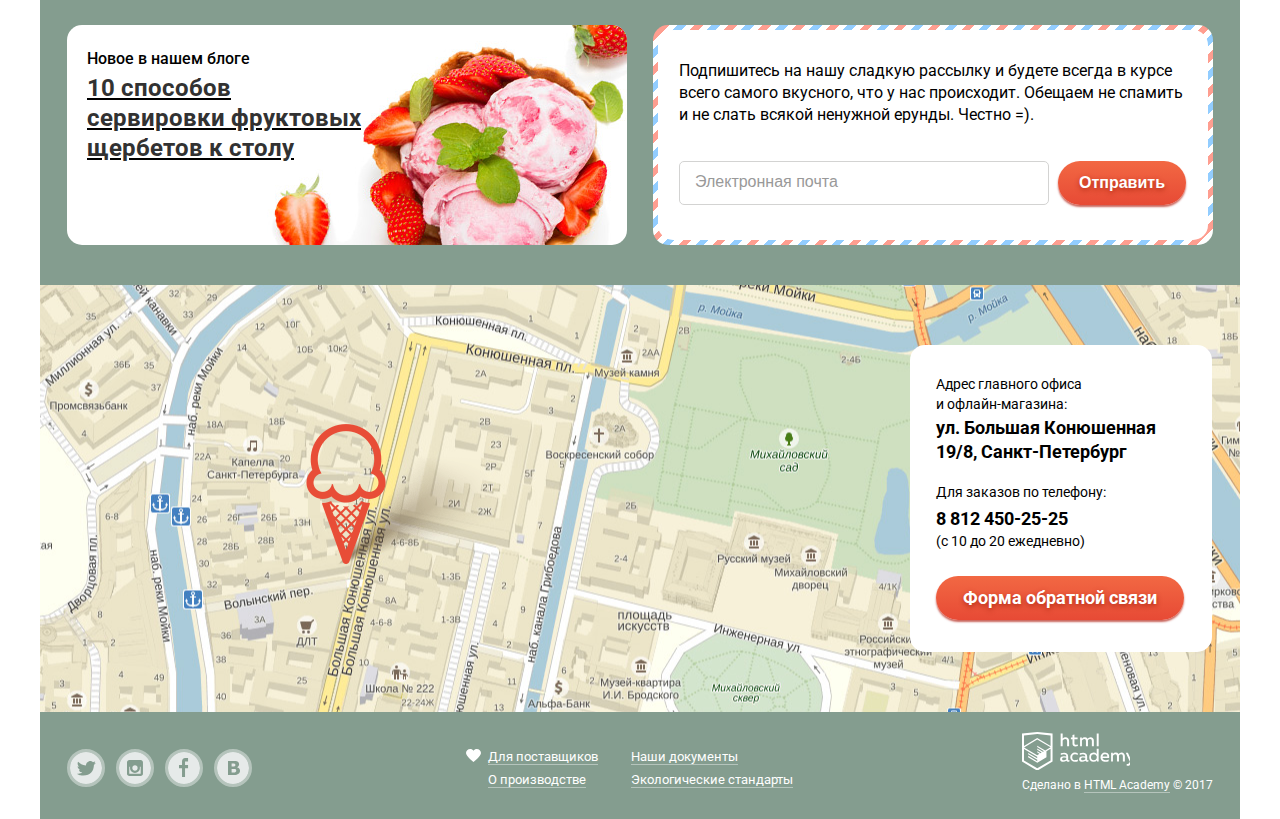
==== commit a7fbdf6d: "Catalog. Page 2" ====
--- a/index.html
+++ b/index.html
@@ -128,6 +128,7 @@
         <section class="popular-items">
           <h2 class="visually-hidden">Популярная продукция</h2>
           <ul class="popular-list">
+
             <li class="popular-item">
               <a href="">
               <div class="popular-hit"><span class="visually-hidden">Хит</span></div>
@@ -141,6 +142,7 @@
                 <a class="button item-button" href="#">Быстрый просмотр</a>
               </div>
             </li>
+
             <li class="popular-item">
               <a href="">
               <div class="popular-hit"><span class="visually-hidden">Хит</span></div>
@@ -154,6 +156,7 @@
                 <a class="button item-button" href="#">Быстрый просмотр</a>
               </div>
             </li>
+
             <li class="popular-item">
               <a href="">
               <div class="popular-hit"><span class="visually-hidden">Хит</span></div>
@@ -167,6 +170,7 @@
                 <a class="button item-button" href="#">Быстрый просмотр</a>
               </div>
             </li>
+
             <li class="popular-item">
               <a href="">
               <div class="popular-hit"><span class="visually-hidden">Хит</span></div>
@@ -180,6 +184,7 @@
                 <a class="button item-button" href="#">Быстрый просмотр</a>
               </div>
             </li>
+            
           </ul>
         </section>
 
--- a/css/style.css
+++ b/css/style.css
@@ -155,6 +155,16 @@
 
 .active-page a {
   border-bottom: none;
+}
+
+.active-link,
+.site-navigation .active-link:hover,
+.site-navigation .active-link:active {
+  background-color: #d07058;
+}
+
+.active-link a {
+  cursor: default;
 }
 
 .navigation-catalog {
@@ -446,7 +456,7 @@
 }
 
 .slide-button {
-  margin-bottom: 42px;
+  margin-bottom: 40px;
   padding: 10px 39px 10px 41px;
   font-size: 32px;
   line-height: 44px;
@@ -464,7 +474,7 @@
 .suggestions-item {
   display: flex;
   flex-direction: column;
-  padding: 16px 20px 25px 20px;
+  padding: 16px 20px 22px 20px;
 }
 
 .suggestions-item p {
@@ -477,6 +487,7 @@
   border-radius: 15px;
   background-color: #9d1a35;
   background-image: url("../img/raspberry-bg.jpg");
+  background-position: center;
 }
 
 .sug-two {
@@ -494,7 +505,7 @@
   line-height: 41px;
 }
 .suggestions-info {
-  padding-bottom: 48px;
+  padding-bottom: 45px;
   font-size: 18px;
   line-height: 22px;
   font-weight: 700;
@@ -502,13 +513,14 @@
 
 .suggestions-button {
   align-self: flex-end;
-  padding: 10px 22px;
+  padding: 11px 23px;
   font-size: 18px;
   line-height: 24px;
   font-weight: 700;
 }
 
-.popular-list {
+.popular-list,
+.product-list {
   position: relative;
   display: flex;
   justify-content: space-between;
@@ -521,10 +533,11 @@
 .popular-item {
   position: relative;
   margin-left: 26px;
-  margin-bottom: 40px;
-}
-
-.popular-item a {
+  margin-bottom: 38px;
+}
+
+.popular-item a,
+.product-item a {
   position: relative;
   z-index: 3;
 }
@@ -533,7 +546,8 @@
   margin-left: 0;
 }
 
-.popular-item img {
+.popular-item img,
+.product-item img {
   margin-bottom: 7px;
 }
 
@@ -553,15 +567,15 @@
   display: flex;
 }
 
-.popular-price p {
+.popular-price p,
+.item-price p {
   margin: 0;
   font-size: 45px;
   font-weight: 700;
   line-height: 45px;
 }
 
-.popular-price .price-rub,
-.item-price .price-rub {
+.popular-price .price-rub {
   margin: 0;
   margin-left: 3px;
   font-size: 45px;
@@ -573,7 +587,8 @@
   color: #ffffff;
 }
 
-.popular-price span {
+.popular-price span,
+.item-price span {
   margin: 0;
   padding-top: 4px;
   color: #ffffff;
@@ -582,7 +597,8 @@
   line-height: 45px;
 }
 
-.popular-item h3 {
+.popular-item h3,
+.product-item h3  {
   margin: 0;
   padding: 0 7px;
   text-align: center;
@@ -612,7 +628,8 @@
   font-weight: 700;
 }
 
-.popular-item:hover .transparent-container {
+.popular-item:hover .transparent-container,
+.product-item:hover .transparent-container {
   display: block;
 }
 
@@ -631,7 +648,7 @@
 .features {
   margin: 0 27px;
   margin-bottom: 40px;
-  padding: 25px 0;
+  padding: 25px 0 23px 0;
   color: #323232;
   background-color: #ebdfc4;
   background-image: url("../img/waffle-bg.jpg");
@@ -741,7 +758,7 @@
 .blog-news {
   width: 560px;
   box-sizing: border-box;
-  padding: 23px 255px 27px 20px;
+  padding: 23px 255px 25px 20px;
   background-color: #ffffff;
   background-image: url("../img/strawberry-bg.jpg");
   background-repeat: no-repeat;
@@ -750,7 +767,7 @@
 
 .blog-news p {
   margin: 0;
-  margin-bottom: 5px;
+  margin-bottom: 3px;
   font-weight: 500;
 }
 
@@ -798,7 +815,7 @@
 
 .subscription-container p {
   margin: 0;
-  margin-bottom: 37px;
+  margin-bottom: 35px;
 }
 
 .subscription-form input {
@@ -821,7 +838,7 @@
 .contacts {
   position: relative;
   margin: 0;
-  padding: 63px 0;
+  padding: 60px 0;
   background-color: #ccdfbe;
   background-image: url("../img/map.jpg");
   background-repeat: no-repeat;
@@ -1235,29 +1252,29 @@
 }
 
 .product-item {
+  position: relative;
   width: 267px;
   margin-bottom: 40px;
   box-sizing: border-box;
 }
 
 .item-price {
-  color: #ffffff;
-  font-weight: 700;
-}
-
-.item-price p {
+  position: absolute;
+  top: -50px;
+  display: flex;
+  font-weight: 700;
+}
+
+.item-price .price-rub {
+  margin: 0;
+  margin-left: 3px;
   font-size: 45px;
+  font-weight: 700;
   line-height: 45px;
 }
 
-.item-price span {
-  font-size: 30px;
-  line-height: 45px;
-}
-
 .product-item a {
   color: #ffffff;
-  border-bottom: 2px solid rgba(255, 255, 255, 0.6);
 }
 
 .pagination-list {
@@ -1278,3 +1295,31 @@
 .pagination-list  a {
   color: #ffffff;
 }
+
+.container-index-middle {
+  z-index: 10;
+}
+
+.product-item .index-middle {
+  position: relative;
+  z-index: 11;
+}
+
+.index-middle .title-underline {
+  position: relative;
+  z-index: 12;
+}
+
+.container-index-high {
+  z-index: 20;
+}
+
+.product-item .index-high {
+  position: relative;
+  z-index: 21;
+}
+
+.index-high .title-underline {
+  position: relative;
+  z-index: 22;
+}
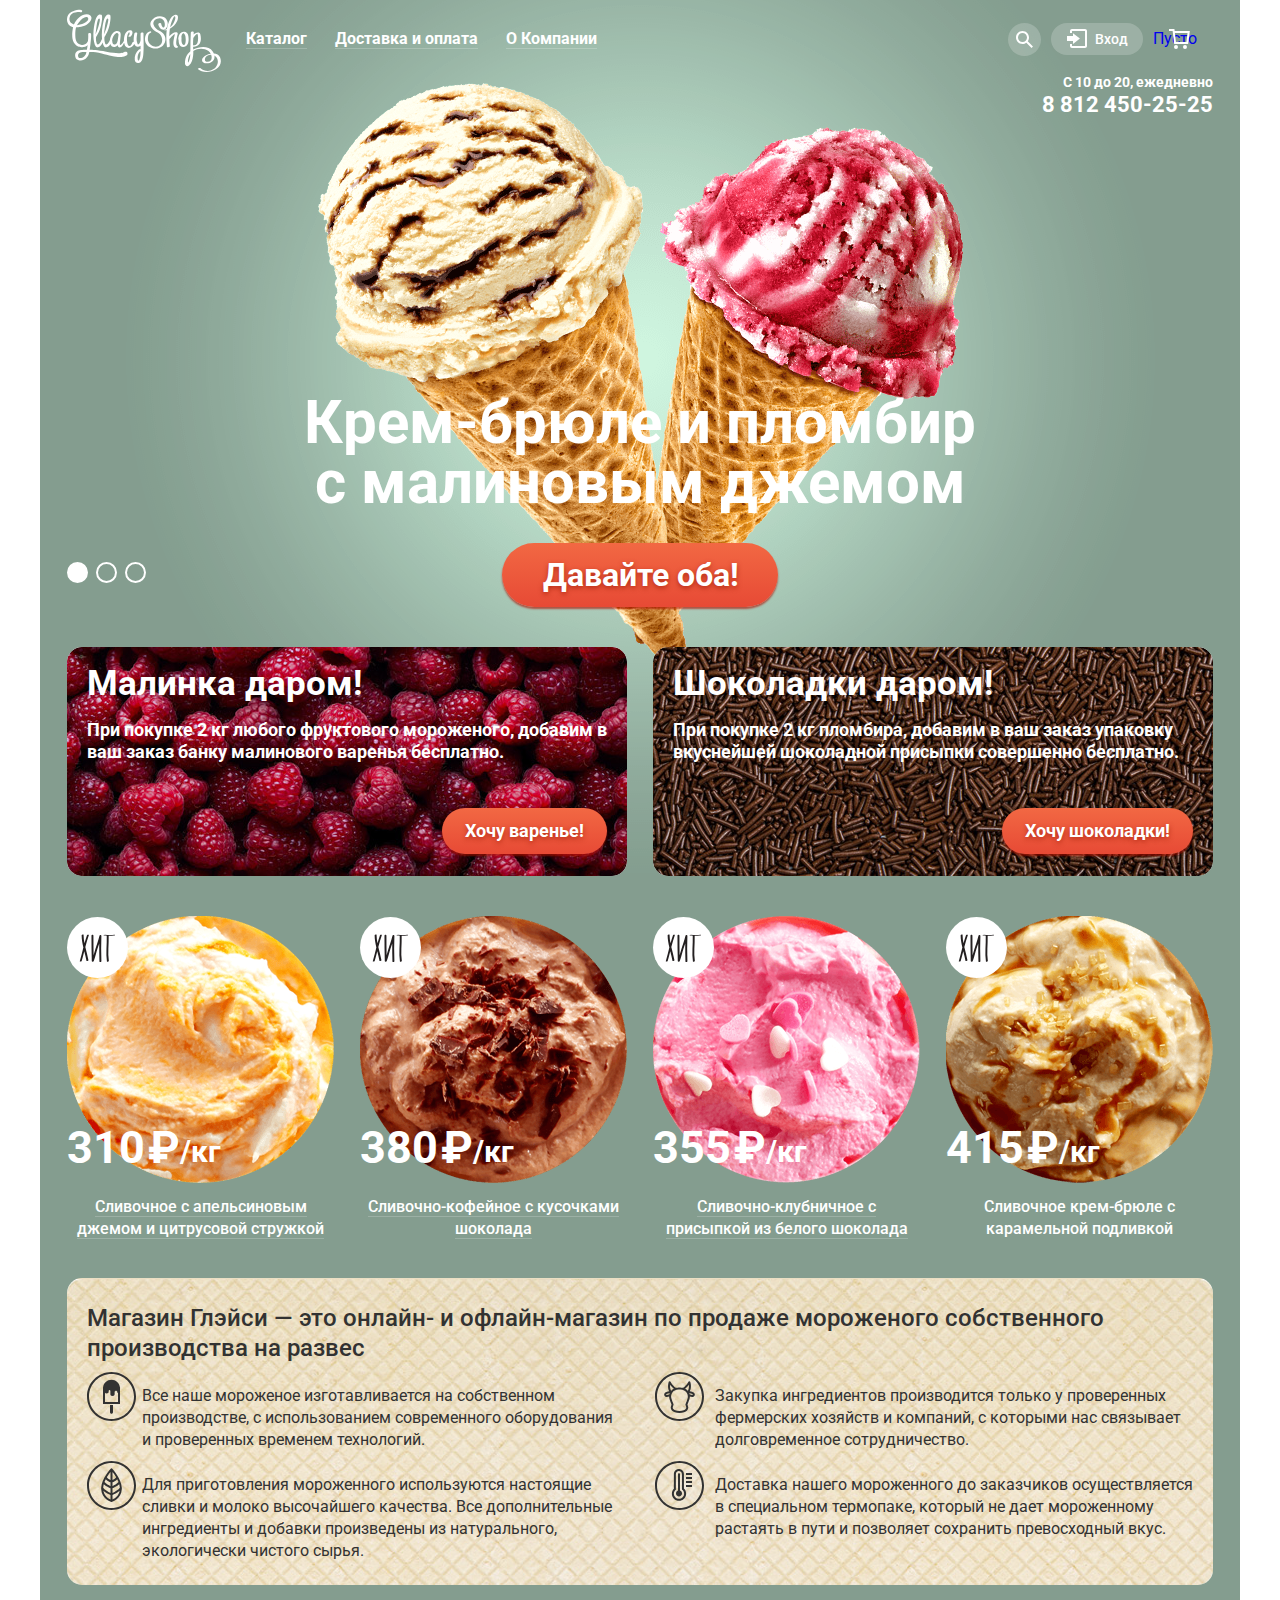
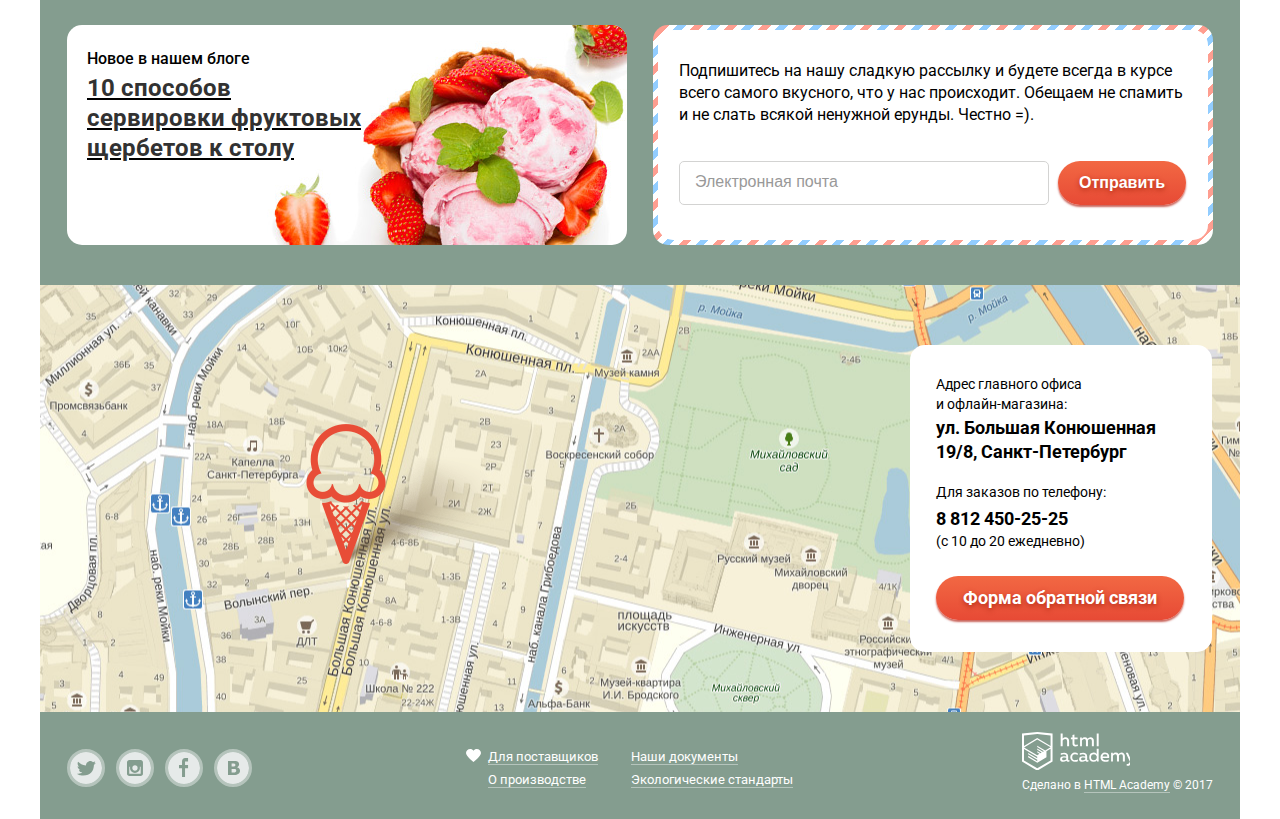
==== commit 2ee51fab: "Form, userCart" ====
--- a/index.html
+++ b/index.html
@@ -69,7 +69,15 @@
               	<circle fill="#FFFFFF" cx="6.984" cy="18" r="2"/>
               	<circle fill="#FFFFFF" cx="15.984" cy="18" r="2"/>
               </g>
-              </svg>Пусто</a></li>
+              </svg>
+              <svg class="full-cart" version="1.1" id="Layer_1" xmlns="http://www.w3.org/2000/svg" xmlns:xlink="http://www.w3.org/1999/xlink" x="0px" y="0px"
+              	 width="21px" height="20px" viewBox="0 0 21 20" enable-background="new 0 0 21 20" xml:space="preserve">
+              <polygon fill="#E84D37" points="5.888,4.031 6.922,13 17.372,13 18.548,4.031 "/>
+              <circle fill="#343434" cx="6.984" cy="18" r="2"/>
+              <circle fill="#343434" cx="15.984" cy="18" r="2"/>
+              <path fill="#343434" d="M5.657,2.031L5.422,0H0v2h3.64l1.5,13h13.988l1.699-12.969H5.657z M17.372,13H6.922L5.888,4.031h12.66
+              	L17.372,13z"/>
+              </svg><span class="full-cart-text">Пусто</span></a></li>
             </ul>
           </div>
         </nav>
@@ -184,7 +192,7 @@
                 <a class="button item-button" href="#">Быстрый просмотр</a>
               </div>
             </li>
-            
+
           </ul>
         </section>
 
@@ -430,6 +438,20 @@
 
   </script>
 
+  <script>
+    var userCartEmpty = document.querySelector(".cart-link");
+    var userCartFull = document.querySelector(".full-cart-text");
+
+    userCartEmpty.onmouseover = function(){
+        userCartFull.innerHTML = "2 товара";
+    };
+
+    userCartEmpty.onmouseout = function(){
+       userCartFull.innerHTML = "Пусто";
+   };
+
+  </script>
+
 </body>
 
 </html>
--- a/css/style.css
+++ b/css/style.css
@@ -331,8 +331,8 @@
   background-color: #f7f6f3;
 }
 
-.user-cart a {
-  padding: 8px 34px 8px 45px;
+.user-cart-item > a {
+  padding: 8px 14px 8px 33px;
   margin-left: 10px;
   background-color: rgba(255, 255, 255, 0.2);
   border-radius: 20px;
@@ -342,14 +342,77 @@
   font-weight: 500;
 }
 
+.full-cart-text {
+  display: inline-block;
+  width: 70px;
+  box-sizing: border-box;
+  padding-left: 10px;
+}
+
 .user-cart svg {
   position: absolute;
   top: 1px;
   left: 26px;
 }
 
-.cart-full a {
-  color: #000000;
+.full-cart {
+  display: none;
+}
+
+.user-cart a:hover .full-cart {
+  display: block;
+}
+
+.user-cart-inside {
+  position: absolute;
+  z-index: 5;
+  width: 541px;
+  box-sizing: border-box;
+  padding: 20px;
+  top: 40px;
+  left: -415px;
+  background-color: #f8f7f4;
+  border-radius: 5px;
+  box-shadow:0px 20px 20px 0px rgba(0,0,0,0.4);
+}
+
+.user-cart-inside ul {
+  list-style: none;
+  margin: 0;
+  padding: 0;
+}
+
+.user-cart-product a {
+  display: flex;
+}
+
+.user-cart-product h3,
+.user-cart-product p {
+  font-size: 13px;
+  line-height: 16px;
+  font-weight: 400;
+  color: #323232;
+}
+
+.user-cart-product h3 {
+  width: 245px;
+}
+
+.user-cart-product span {
+  color: #999999;
+}
+
+.total-price {
+  text-align: right;
+  font-size: 15px;
+  line-height: 18px;
+  font-weight: 700;
+}
+
+.button-cart {
+  display: flex;
+  margin-left: auto;
+  padding: 10px 14px;
 }
 
 .info-navigation {
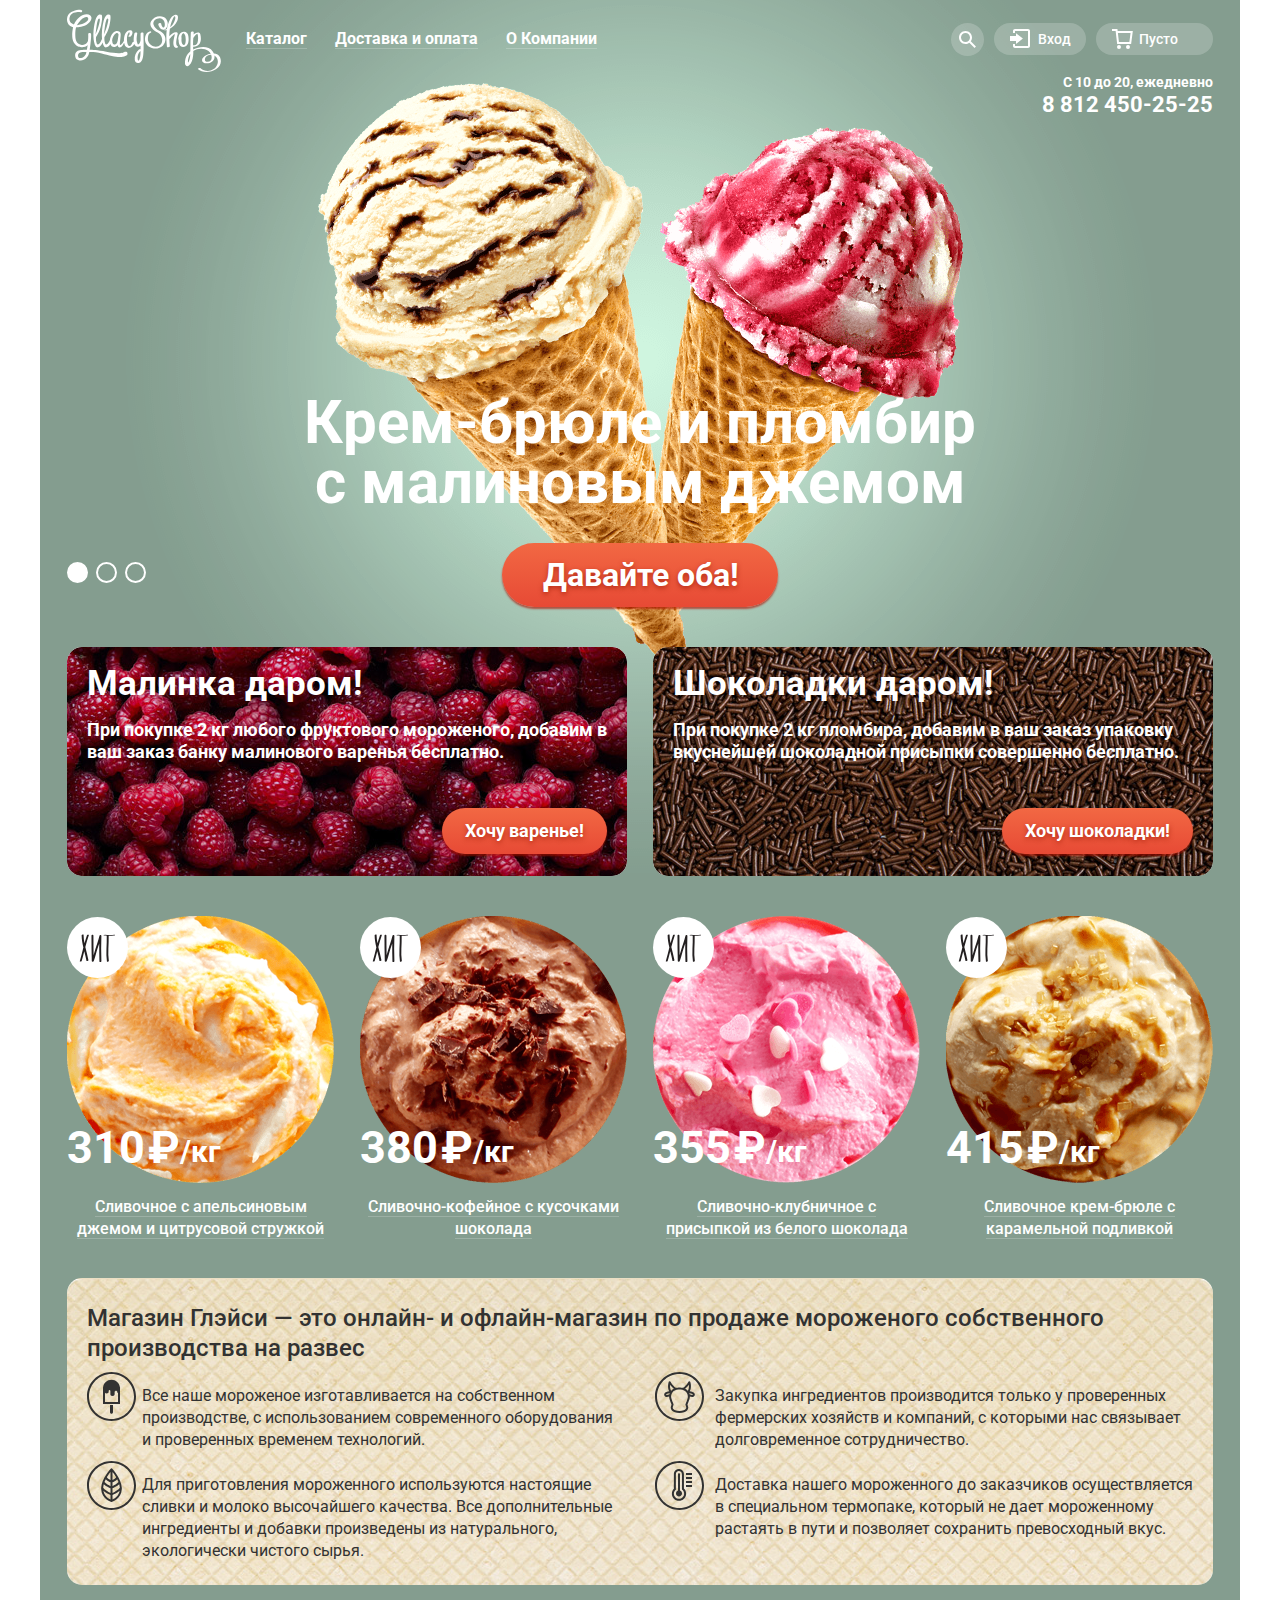
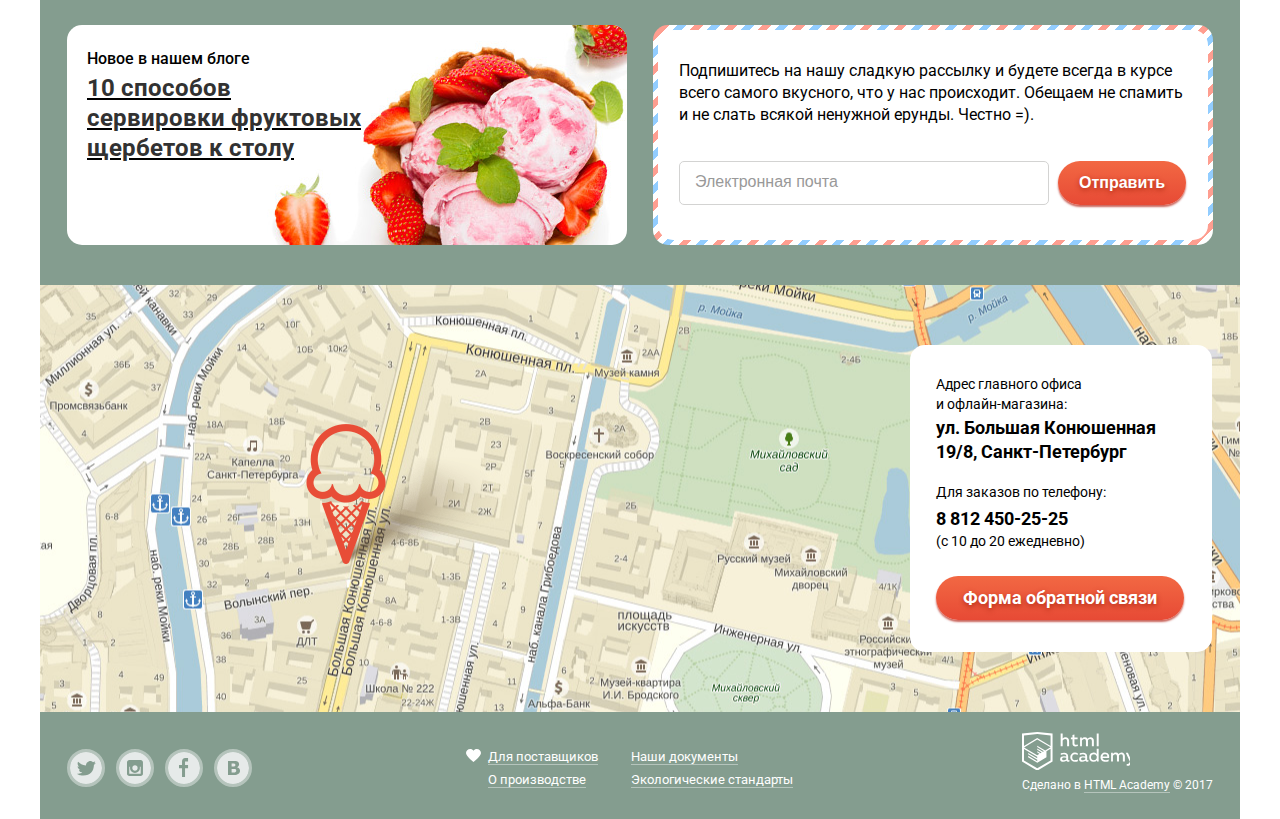
==== commit b033e547: "Catalog. Form" ====
--- a/index.html
+++ b/index.html
@@ -61,7 +61,7 @@
               </svg>Вход</a></li>
             </ul>
             <ul class="user-cart">
-              <li><a class="cart-link" href="cart.html"><svg version="1.1" id="Layer_1"   xmlns="http://www.w3.org/2000/svg" xmlns:xlink="http://www.w3.org/1999/xlink" x="0px" y="0px"
+              <li class="user-cart-item"><a class="cart-link" href="cart.html"><svg version="1.1" id="Layer_1"   xmlns="http://www.w3.org/2000/svg" xmlns:xlink="http://www.w3.org/1999/xlink" x="0px" y="0px"
               	 width="21px" height="20px" viewBox="0 0 21 20" enable-background="new 0 0 21 20" xml:space="preserve">
               <g>
               	<path fill="#FFFFFF" d="M5.657,2.031L5.422,0H0v2h3.64l1.5,13h13.988l1.699-12.969H5.657z M17.372,13H6.922L5.888,4.031h12.66
@@ -70,14 +70,8 @@
               	<circle fill="#FFFFFF" cx="15.984" cy="18" r="2"/>
               </g>
               </svg>
-              <svg class="full-cart" version="1.1" id="Layer_1" xmlns="http://www.w3.org/2000/svg" xmlns:xlink="http://www.w3.org/1999/xlink" x="0px" y="0px"
-              	 width="21px" height="20px" viewBox="0 0 21 20" enable-background="new 0 0 21 20" xml:space="preserve">
-              <polygon fill="#E84D37" points="5.888,4.031 6.922,13 17.372,13 18.548,4.031 "/>
-              <circle fill="#343434" cx="6.984" cy="18" r="2"/>
-              <circle fill="#343434" cx="15.984" cy="18" r="2"/>
-              <path fill="#343434" d="M5.657,2.031L5.422,0H0v2h3.64l1.5,13h13.988l1.699-12.969H5.657z M17.372,13H6.922L5.888,4.031h12.66
-              	L17.372,13z"/>
-              </svg><span class="full-cart-text">Пусто</span></a></li>
+              <span class="full-cart-text">Пусто</span></a>
+            </li>
             </ul>
           </div>
         </nav>
@@ -187,7 +181,7 @@
                 <p>415<span class="price-rub">&#8381;</span></p>
                 <span>/кг</span>
               </div>
-              <h3 "title-underline">Сливочное крем-брюле с карамельной подливкой</h3></a>
+              <h3 class="title-underline"><span>Сливочное крем-брюле с</span><span> карамельной подливкой</span></h3></a>
               <div class="transparent-container">
                 <a class="button item-button" href="#">Быстрый просмотр</a>
               </div>
@@ -320,7 +314,7 @@
           <a href="#"><svg id="Layer_1" data-name="Layer 1" xmlns="http://www.w3.org/2000/svg" viewBox="0 0 108 38"><title>logo_name</title><path d="M401.93,351.51a2.07,2.07,0,0,0,.58-0.11v1.4a3.41,3.41,0,0,1-1.24.22,1.75,1.75,0,0,1-1.75-1,5.08,5.08,0,0,1-3.3,1.13c-1.59,0-3.06-.87-3.06-2.68,0-2.24,2.08-2.93,3.9-2.93a11.63,11.63,0,0,1,2.28.26v-0.31c0-1.09-.8-1.86-2.3-1.86a7.79,7.79,0,0,0-3.15.67v-1.79a10.72,10.72,0,0,1,3.35-.58c2.48,0,4,1.18,4,3.83v3.14A0.57,0.57,0,0,0,401.93,351.51Zm-6.76-1.19a1.42,1.42,0,0,0,1.64,1.29,3.56,3.56,0,0,0,2.53-1V349.1a10.21,10.21,0,0,0-1.9-.22C396.34,348.89,395.17,349.23,395.17,350.33Z" transform="translate(-355.09 -323.29)" fill="#fff"/><path d="M408.15,343.91a5.29,5.29,0,0,1,2.7.67v1.79a4.28,4.28,0,0,0-2.42-.73,2.89,2.89,0,1,0,0,5.76,5.26,5.26,0,0,0,2.55-.67v1.8a6.58,6.58,0,0,1-2.9.6,4.42,4.42,0,0,1-4.72-4.54A4.54,4.54,0,0,1,408.15,343.91Z" transform="translate(-355.09 -323.29)" fill="#fff"/><path d="M420.93,351.51a2.07,2.07,0,0,0,.58-0.11v1.4a3.41,3.41,0,0,1-1.24.22,1.75,1.75,0,0,1-1.75-1,5.08,5.08,0,0,1-3.3,1.13c-1.59,0-3.06-.87-3.06-2.68,0-2.24,2.08-2.93,3.9-2.93a11.63,11.63,0,0,1,2.28.26v-0.31c0-1.09-.8-1.86-2.3-1.86a7.79,7.79,0,0,0-3.15.67v-1.79a10.72,10.72,0,0,1,3.35-.58c2.48,0,4,1.18,4,3.83v3.14A0.57,0.57,0,0,0,420.93,351.51Zm-6.76-1.19a1.42,1.42,0,0,0,1.64,1.29,3.56,3.56,0,0,0,2.53-1V349.1a10.21,10.21,0,0,0-1.9-.22C415.33,348.89,414.17,349.23,414.17,350.33Z" transform="translate(-355.09 -323.29)" fill="#fff"/><path d="M431.76,340.14V352.9H430v-1.39a4.07,4.07,0,0,1-3.35,1.62,4.62,4.62,0,0,1,0-9.22,4,4,0,0,1,3.15,1.37v-5.14h2ZM427,345.62a2.9,2.9,0,0,0,0,5.8,3,3,0,0,0,2.79-1.84v-2.13A3.06,3.06,0,0,0,427,345.62Z" transform="translate(-355.09 -323.29)" fill="#fff"/><path d="M438.08,343.91c3.48,0,4.68,2.81,4.12,5.34h-6.58c0.22,1.57,1.75,2.22,3.35,2.22a6.41,6.41,0,0,0,2.77-.62v1.68a7.5,7.5,0,0,1-3.14.6c-2.68,0-5-1.53-5-4.61A4.39,4.39,0,0,1,438.08,343.91Zm0.09,1.62a2.39,2.39,0,0,0-2.57,2.26h4.85A2.06,2.06,0,0,0,438.17,345.53Z" transform="translate(-355.09 -323.29)" fill="#fff"/><path d="M444.19,352.9v-8.75h1.73v1.09a4,4,0,0,1,2.92-1.33,3,3,0,0,1,2.73,1.4,4.33,4.33,0,0,1,3.06-1.4,3.21,3.21,0,0,1,3.32,3.52v5.47h-2v-5.41a1.67,1.67,0,0,0-1.73-1.84,2.94,2.94,0,0,0-2.17,1.18c0,0.2,0,.4,0,0.6v5.47h-2v-5.41a1.67,1.67,0,0,0-1.73-1.84,3.11,3.11,0,0,0-2.32,1.35v5.91h-2Z" transform="translate(-355.09 -323.29)" fill="#fff"/><path d="M466.56,344.15h2l-4.1,9.93c-0.95,2.28-2.19,3-3.52,3a5,5,0,0,1-1.15-.15v-1.66a3,3,0,0,0,.89.13c0.95,0,1.66-.67,2.17-2l0.18-.44-4.16-8.82H461l3,6.6Z" transform="translate(-355.09 -323.29)" fill="#fff"/><path d="M395.75,324.82v5a4,4,0,0,1,2.83-1.2,3.41,3.41,0,0,1,3.61,3.57v5.41h-2v-5.16a1.9,1.9,0,0,0-2-2.1,3.08,3.08,0,0,0-2.44,1.46v5.8h-2V324.82h2Z" transform="translate(-355.09 -323.29)" fill="#fff"/><path d="M407.52,325.71v3.12h3.17v1.71h-3.17v4c0,1.15.53,1.53,1.66,1.53a4.71,4.71,0,0,0,1.77-.35v1.68a7.14,7.14,0,0,1-2.35.38,2.68,2.68,0,0,1-3-2.88v-4.38H404v-1.71h1.57v-2.64Z" transform="translate(-355.09 -323.29)" fill="#fff"/><path d="M413.19,337.58v-8.75h1.73v1.09a4,4,0,0,1,2.92-1.33,3,3,0,0,1,2.73,1.4,4.33,4.33,0,0,1,3.06-1.4,3.21,3.21,0,0,1,3.32,3.52v5.47h-2v-5.41a1.67,1.67,0,0,0-1.73-1.84,2.94,2.94,0,0,0-2.17,1.18c0,0.2,0,.4,0,0.6v5.47h-2v-5.41a1.67,1.67,0,0,0-1.73-1.84,3.11,3.11,0,0,0-2.32,1.35v5.91h-2Z" transform="translate(-355.09 -323.29)" fill="#fff"/><rect x="74.72" y="1.52" width="1.95" height="12.76" fill="#fff"/><path d="M370.53,323.31l-0.16,0-15.28,1.6v28L370.37,362l15.28-9.09v-28Zm13.12,28.45-13.28,7.9-13.28-7.9V340.28l13.22,7.87,0,1.43-9.07-5.4v1.38l9.11,5.47,0,1.46-9.1-5.42v1.38l9.11,5.47h0l9.19-5.5v-1.39h0v-4.52l4.1-2.45v11.67Zm0-13.16L380,340.74h0l-1.68,1-8-4.76v1.38l6.84,4.07-0.06,0-0.15.09-1,.57-5.64-3.36v1.38l4.45,2.65-1.05.7,0,0-3.36-2v1.38l2.21,1.3-2.25,1.35-13.16-7.82,13.17-7.92h0Zm0-1.39-13.35-7.87h0l-13.2,7.86v-10.5l13.28-1.39,13.28,1.39v10.51Z" transform="translate(-355.09 -323.29)" fill="#fff"/></svg></a>
           <p>Сделано в <a  class="paragraph-coryright" href="#"><span> HTML Academy</span></a> © 2017</p>
         </div>
-
+        <div class="body-overlay"></div>
       </footer>
 
       <section class="modal modal-search">
@@ -422,36 +416,25 @@
   var link = document.querySelector(".button-contacts");
   var popup = document.querySelector(".modal-feedback");
   var close = document.querySelector(".modal-feedback-close");
+  var overlay = document.querySelector(".body-overlay")
 
   popup.classList.add("modal-feedback");
 
   link.addEventListener("click", function(evt) {
   evt.preventDefault();
   popup.classList.toggle('modal-feedback-hidden');
-  window.scrollTo(0,0);
+  overlay.style.display="block";
+  window.scrollTo(0,250);
   });
 
   close.addEventListener("click", function (evt) {
     evt.preventDefault();
     popup.classList.remove("modal-feedback-hidden");
+    overlay.style.display="none";
   });
 
   </script>
 
-  <script>
-    var userCartEmpty = document.querySelector(".cart-link");
-    var userCartFull = document.querySelector(".full-cart-text");
-
-    userCartEmpty.onmouseover = function(){
-        userCartFull.innerHTML = "2 товара";
-    };
-
-    userCartEmpty.onmouseout = function(){
-       userCartFull.innerHTML = "Пусто";
-   };
-
-  </script>
-
 </body>
 
 </html>
--- a/css/style.css
+++ b/css/style.css
@@ -5,6 +5,18 @@
   font-size: 16px;
   font-weight: 400;
   line-height: 22px;
+}
+
+.body-overlay {
+  display: none;
+  background-color: #000;
+  height: 100%;
+  left: 0;
+  opacity: 0.50;
+  position: fixed;
+  top: 0;
+  width: 100%;
+  z-index: 100;
 }
 
 a {
@@ -355,20 +367,19 @@
   left: 26px;
 }
 
-.full-cart {
-  display: none;
-}
-
 .user-cart a:hover .full-cart {
   display: block;
 }
 
 .user-cart-inside {
+  opacity: 0;
+  visibility: hidden;
+  transition: all .3s ease .15s;
   position: absolute;
   z-index: 5;
   width: 541px;
   box-sizing: border-box;
-  padding: 20px;
+  padding: 20px 14px 20px 20px;
   top: 40px;
   left: -415px;
   background-color: #f8f7f4;
@@ -376,18 +387,69 @@
   box-shadow:0px 20px 20px 0px rgba(0,0,0,0.4);
 }
 
+.user-cart:hover .user-cart-inside {
+  opacity: 1;
+  visibility: visible;
+}
+
 .user-cart-inside ul {
   list-style: none;
   margin: 0;
   padding: 0;
 }
 
+.user-cart-product {
+  position: relative;
+  margin-bottom: 20px;
+}
+
+.product-delete {
+  position: absolute;
+  top: 10px;
+  left: 0px;
+  width: 12px;
+  height: 12px;
+  font-size: 0;
+  border: 0;
+  background-color: transparent;
+  cursor: pointer;
+}
+
+.product-delete::before,
+.product-delete::after {
+  content: "";
+  position: absolute;
+  top: 5px;
+  left: 0px;
+  width: 12px;
+  height: 1px;
+  background-color: #323232;
+}
+
+.product-delete::before {
+  transform: rotate(45deg);
+}
+
+.product-delete::after {
+  transform: rotate(-45deg);
+}
+
 .user-cart-product a {
   display: flex;
+}
+
+.user-cart-product a:hover .user-cart-product h3{
+  color: #ffbc9e;
+}
+
+.user-cart-product img {
+  margin-left: 22px;
+  margin-right: 12px;
 }
 
 .user-cart-product h3,
 .user-cart-product p {
+  margin: 0;
   font-size: 13px;
   line-height: 16px;
   font-weight: 400;
@@ -395,24 +457,54 @@
 }
 
 .user-cart-product h3 {
-  width: 245px;
+  width: 223px;
+  padding-top: 10px;
+}
+
+.user-cart-product p {
+  padding-top: 10px;
+  margin-left: 25px;
+}
+
+.user-cart-product a:hover h3,
+.user-cart-product a:hover p,
+.user-cart-product a:hover span {
+  color: #ffbc9e;
 }
 
 .user-cart-product span {
+  margin-right: 27px;
   color: #999999;
 }
 
 .total-price {
+  position: relative;
+  padding-top: 10px;
   text-align: right;
   font-size: 15px;
   line-height: 18px;
   font-weight: 700;
 }
 
+.total-price::before {
+  position: absolute;
+  content: "";
+  top: -5px;
+  left: -5px;
+  width: 510px;
+  height: 1px;
+  background-color: #cacac7;
+}
+
 .button-cart {
   display: flex;
   margin-left: auto;
   padding: 10px 14px;
+  font-family: inherit;
+  font-size: 18px;
+  line-height: 24px;
+  font-weight: 700;
+  border-radius: 20px;
 }
 
 .info-navigation {
@@ -1171,6 +1263,7 @@
   left: 30%;
   padding: 16px 25px 20px 25px;
   border-radius: 12px;
+  z-index: 101;
 }
 
 .modal-feedback-hidden {
@@ -1273,7 +1366,13 @@
   font-weight: 700;
 }
 
+.catalog-page {
+  position: relative;
+}
+
 .catalog-navigation {
+  position: absolute;
+  top: -22px;
   display: flex;
   list-style: none;
   margin: 0;
@@ -1281,19 +1380,37 @@
 }
 
 .catalog-navigation a {
-  margin-left: 20px;
+  position: relative;
+  margin-right: 21px;
+  font-family: inherit;
   font-size: 14px;
   line-height: 18px;
   color: #ffffff;
-  border-bottom: 2px solid rgba(255, 255, 255, 0.6);
+  border-bottom: 1px solid rgba(255, 255, 255, 0.3);
+}
+
+.catalog-navigation a:not(.breadcrumbs-current):hover {
+  color: #ffbc9e;
+  border-bottom: 1px solid #ffbc9e;
 }
 
 .catalog-navigation .breadcrumbs-current {
-  border: 2px solid transparent;
+  border: 1px solid transparent;
+}
+
+.catalog-navigation a:not(.breadcrumbs-current)::before {
+  position: absolute;
+  content: "»";
+  right: -15px;
+  font-family: inherit;
+  font-size: 14px;
+  line-height: 18px;
 }
 
 .catalog-page h1 {
-  margin-bottom: 25px;
+  margin: 0;
+  margin-top: 2px;
+  margin-bottom: 26px;
   padding: 0 27px;
   font-size: 35px;
   line-height: 41px;
@@ -1301,8 +1418,299 @@
   font-weight: 700;
 }
 
+.filter {
+  padding: 0 27px;
+}
+
+.form-filter {
+  width: 880px;
+  display: flex;
+  flex-wrap: wrap;
+  margin-bottom: 25px;
+  color: #ffffff;
+}
+
+.form-filter fieldset {
+  padding: 0;
+  margin-right: 13px;
+  margin-bottom: 15px;
+  border: none;
+}
+
+.form-filter legend {
+  margin: 0;
+  margin-bottom: 7px;
+  padding-left: 15px;
+  font-size: 14px;
+  line-height: 16px;
+  font-weight: 500;
+}
+
+.filter-sort {
+  width: 193px;
+  box-sizing: border-box;
+}
+
+.styled-select select {
+   background: transparent;
+   width: 230px;
+   padding: 6px 5px 4px 10px;
+   font-family: inherit;
+   color: #ffffff;
+   font-size: 16px;
+   line-height: 18px;
+   font-weight: 500;
+   border: none;
+}
+
+.styled-select {
+   position: relative;
+   width: 193px;
+   height: 36px;
+   overflow: hidden;
+   background-color: rgba(255, 255, 255, 0.2);
+   border-radius: 20px;
+}
+
+.styled-select svg {
+  position: absolute;
+  top: 13px;
+  right: 15px;
+  pointer-events: none;
+}
+
+.styled-select:hover select {
+  color: #323232;
+}
+
+.styled-select:hover polyline {
+  fill: #323232;
+}
+
+.filter-price {
+  width: 219px;
+}
+
+.range-filter {
+  height: 36px;
+  background-color: rgba(255, 255, 255, 0.2);
+  border-radius: 20px;
+}
+
+.range-controls {
+  position: relative;
+  padding: 16px 21px;
+}
+
+.range-controls .scale {
+  height: 4px;
+  background-color: rgba(255, 255, 255, 0.4);
+}
+
+.range-controls .bar {
+  width: 60%;
+  margin-left: 15px;
+  height: 4px;
+  background-color: rgba(255, 255, 255, 0.8);
+}
+
+.range-controls .toggle {
+  position: absolute;
+  top: 8px;
+  left: 0;
+  width: 4px;
+  height: 4px;
+  padding: 0;
+  border: 8px solid #ffffff;
+  background-color: #ababab;
+  border-radius: 50%;
+  cursor: pointer;
+}
+
+.range-controls .toggle-min {
+  left: 34px;
+}
+
+.range-controls .toggle-max {
+  left: 132px;
+}
+
+.range-controls .toggle:hover {
+  top: 7px;
+  border: 9px solid #ffffff;
+}
+
+.filter-fatness {
+  width: 415px;
+}
+
+.filter-fatness ul {
+  display: flex;
+  width: 415px;
+  height: 36px;
+  box-sizing: border-box;
+  margin: 0;
+  padding: 10px 15px;
+  list-style: none;
+  background-color: rgba(255, 255, 255, 0.2);
+  border-radius: 20px;
+}
+
+.fatness-option {
+  position: relative;
+  margin-left: 30px;
+}
+
+.fatness-option:not(:last-child) {
+  margin-right: 20px;
+}
+
+.fatness-option label {
+  vertical-align: top;
+  font-family: inherit;
+  font-size: 16px;
+  line-height: 18px;
+  font-weight: 500;
+}
+
+.input-radio-checkbox+label::before {
+  position: absolute;
+  top: -3px;
+  left: -32px;
+  content: "";
+  width: 14px;
+  height: 14px;
+  border: 4px solid rgba(255, 255, 255, 0.8);
+  border-radius: 50%;
+}
+
+.input-radio-checkbox+label:hover::before {
+  border: 4px solid #ffffff;
+}
+
+.input-radio-checkbox:checked+label::after {
+  position: absolute;
+  left: -25px;
+  top: 4px;
+  content: " ";
+  width: 8px;
+  height: 8px;
+  background-color: rgba(255, 255, 255, 0.8);
+  border-radius: 50%;
+}
+
+.input-radio-checkbox:checked+label:hover::after {
+  background-color: #ffffff;
+}
+
+.input-radio-checkbox:disabled+label::before {
+  border: 4px solid rgba(255, 255, 255, 0.2);
+}
+
+.input-radio-checkbox:checked:disabled+label::after {
+  background-color: rgba(255, 255, 255, 0.2);
+}
+
+.filter-topping {
+  position: relative;
+  width: 702px;
+}
+
+.filter-topping ul {
+  display: flex;
+  margin: 0;
+  padding: 0;
+  list-style: none;
+  height: 36px;
+  box-sizing: border-box;
+  margin: 0;
+  padding: 8px 15px 12px 15px;
+  background-color: rgba(255, 255, 255, 0.2);
+  border-radius: 20px;
+}
+
+.topping-option {
+  position: relative;
+  margin-left: 31px;
+}
+
+.topping-option:not(:last-child) {
+  margin-right: 22px;
+}
+
+.topping-option label {
+  vertical-align: top;
+  font-family: inherit;
+  font-size: 16px;
+  line-height: 18px;
+  font-weight: 500;
+}
+
+.input-checkbox-checkbox+label::before {
+  position: absolute;
+  top: 0px;
+  left: -32px;
+  content: "";
+  width: 17px;
+  height: 17px;
+  border: 2px solid rgba(255, 255, 255, 0.8);
+  border-radius: 2px;
+}
+
+.input-checkbox-checkbox+label:hover::before {
+  border: 2px solid #ffffff;
+}
+
+.input-checkbox-checkbox:checked+label::after {
+  position: absolute;
+  left: -25px;
+  top: -3px;
+  content: " ";
+  width: 8px;
+  height: 14px;
+  border-left: 4px solid rgba(255, 255, 255, 0.8);
+  border-top: 4px solid rgba(255, 255, 255, 0.8);
+  transform: rotate(-135deg);
+}
+
+.input-checkbox-checkbox:checked+label:hover::after {
+  border-left: 4px solid #ffffff;
+  border-top: 4px solid #ffffff;
+}
+
+.input-checkbox-checkbox:disabled+label::before {
+  border: 2px solid rgba(255, 255, 255, 0.2);
+}
+
+.input-checkbox-checkbox:checked:disabled+label::after {
+  border-left: 4px solid rgba(255, 255, 255, 0.2);
+  border-top: 4px solid rgba(255, 255, 255, 0.2);
+}
+
+.button-form-catalog {
+  align-self: center;
+  margin-top: 7px;
+  padding: 6px 28px;
+  font: inherit;
+  color: #ffffff;
+  background-color: rgba(255, 255, 255, 0.2);
+  border: 2px solid #ffffff;
+  border-radius: 20px;
+}
+
+.button-form-catalog:hover {
+  background-color: #ffffff;
+  color: #323232;
+}
+
+.button-form-catalog:active {
+  border: none;
+  padding: 8px 28px;
+  box-shadow:0px 2px 2px 1px rgba(105,105,105,1)inset;
+}
+
 .product {
-  padding: 0 27px;
+  padding: 0 15px;
 }
 
 .product-list {
@@ -1311,6 +1719,7 @@
   flex-wrap: wrap;
   list-style: none;
   margin: 0;
+  margin-bottom: 40px;
   padding: 0;
 }
 
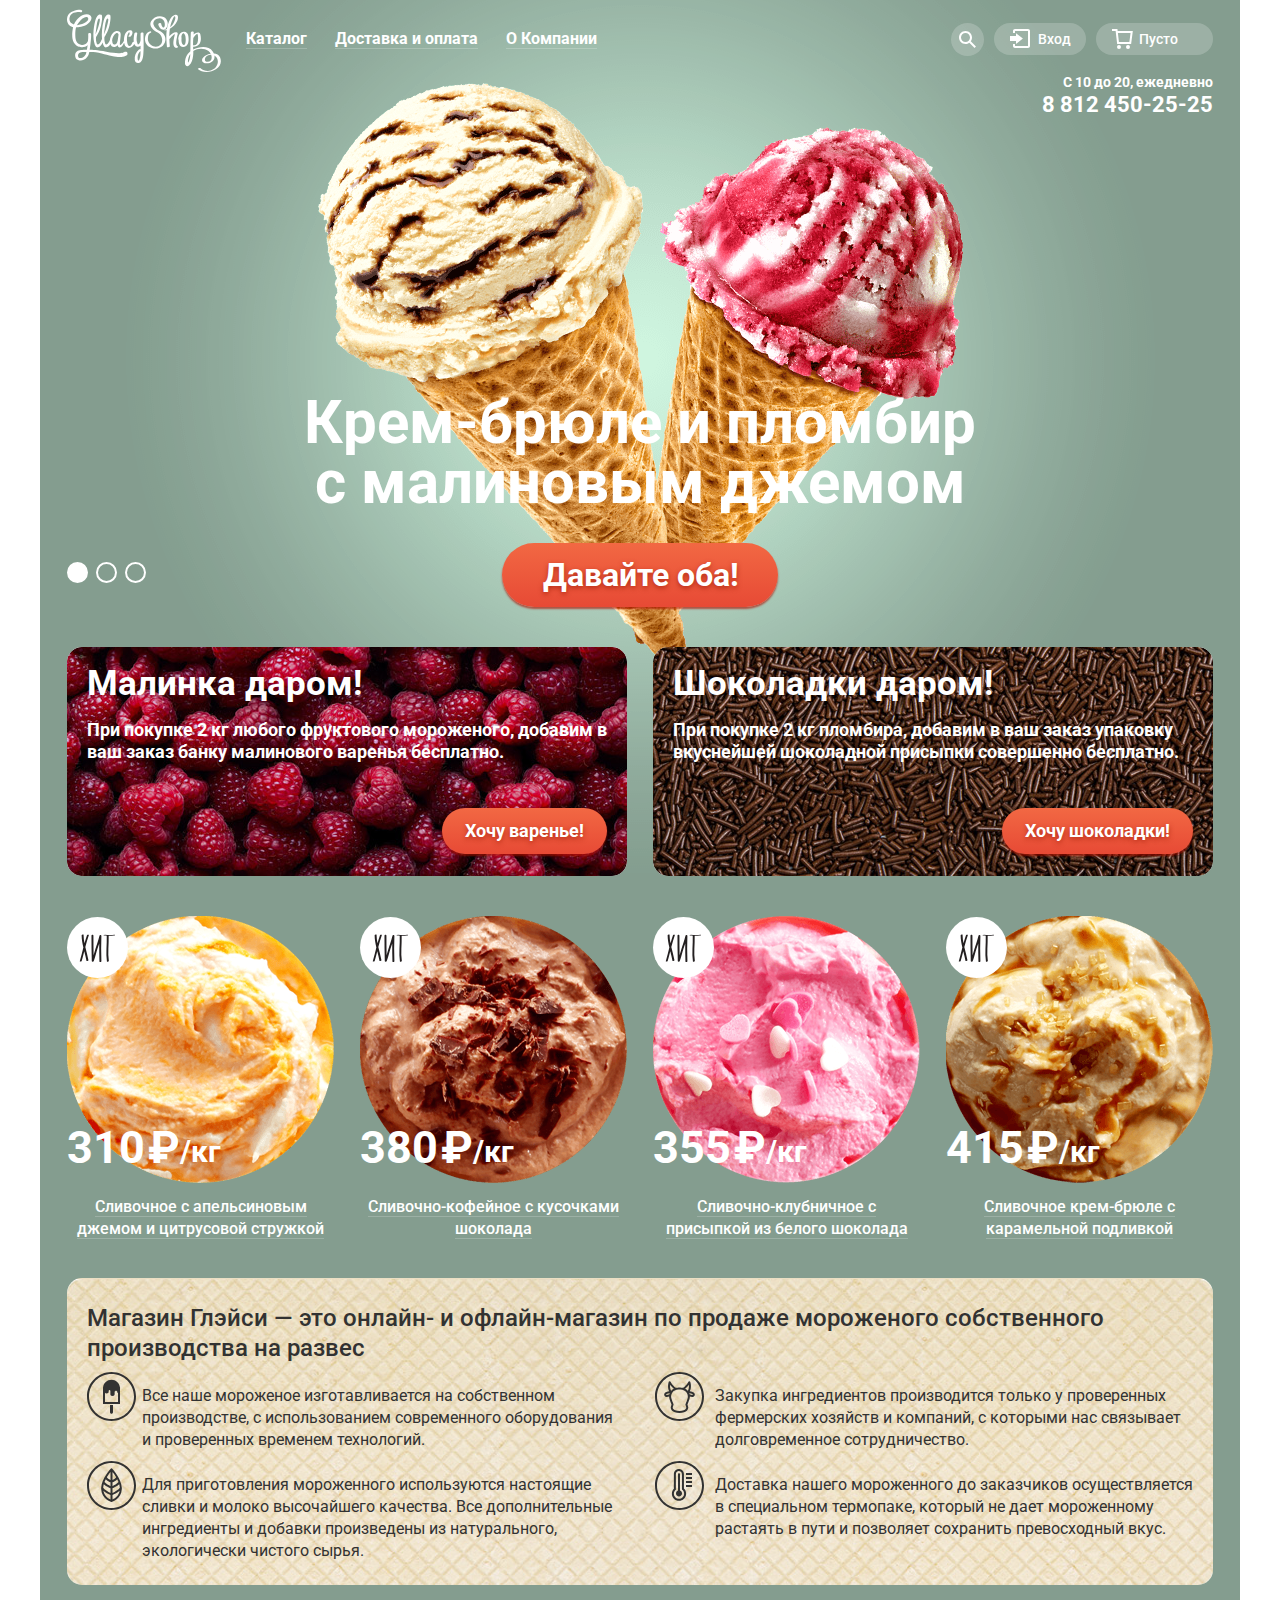
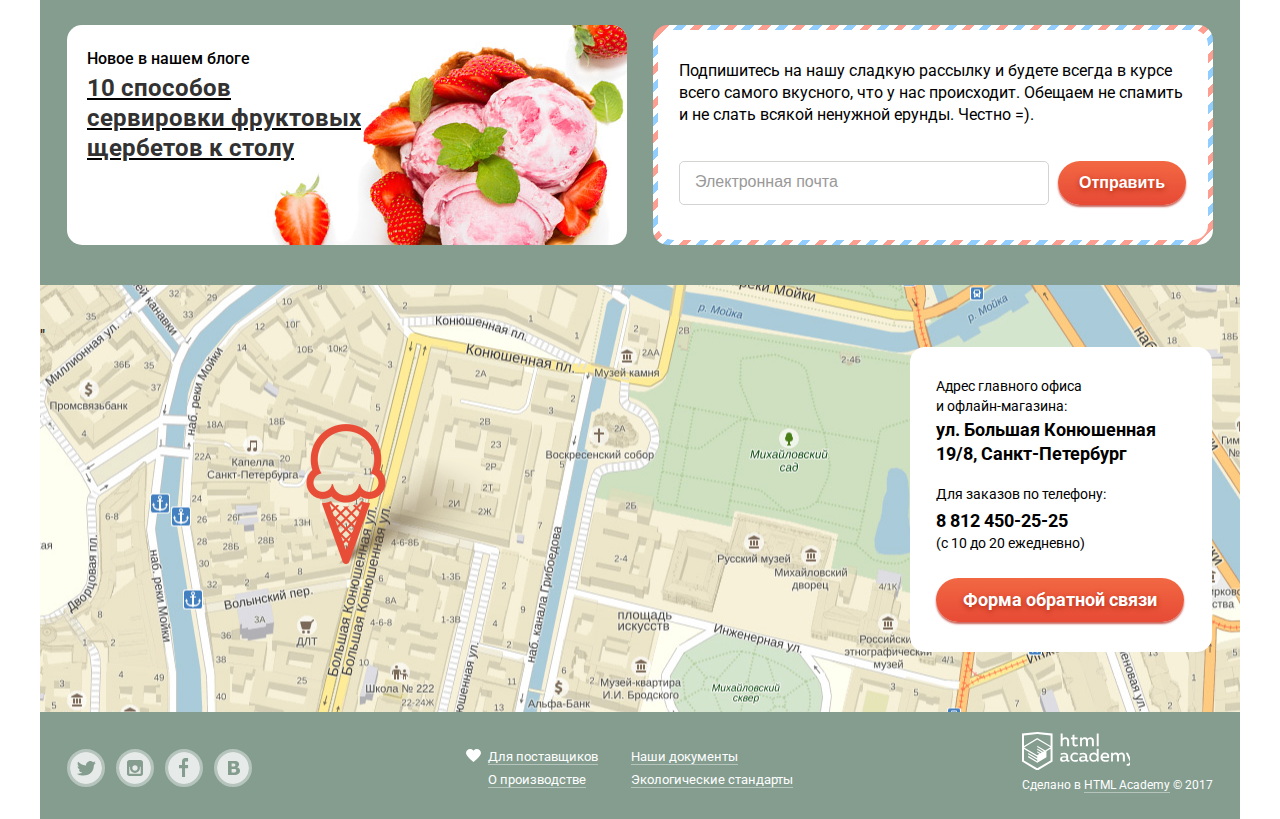
==== commit 51aabf34: "Google Maps, JS" ====
--- a/index.html
+++ b/index.html
@@ -43,19 +43,19 @@
               <li><a class="search-link" href="search.html"><svg version="1.1" xmlns="http://www.w3.org/2000/svg" xmlns:xlink="http://www.w3.org/1999/xlink" x="0px" y="0px" width="17px"
               	 height="17px" viewBox="0 0 17 17" enable-background="new 0 0 17 17" xml:space="preserve">
               <g id="Layer_2">
-              	<path fill="#FFFFFF" d="M16.958,15.527L11.75,10.32C12.533,9.247,13,7.93,13,6.5C13,2.91,10.09,0,6.5,0S0,2.91,0,6.5
+              	<path  class="user-search-svg" fill="#FFFFFF" d="M16.958,15.527L11.75,10.32C12.533,9.247,13,7.93,13,6.5C13,2.91,10.09,0,6.5,0S0,2.91,0,6.5
               		S2.91,13,6.5,13c1.438,0,2.763-0.473,3.839-1.263l5.205,5.204L16.958,15.527z M6.5,11C4.019,11,2,8.981,2,6.5S4.019,2,6.5,2
               		S11,4.019,11,6.5S8.981,11,6.5,11z"/>
               </g>
               </svg><span class="visually-hidden">Поиск</span></a></li>
             </ul>
             <ul class="user-navigation">
-              <li><a class="login-link" href="login.html">
+              <li><a class="user-nav-link" href="login.html">
               <svg version="1.1" id="Layer_1" xmlns="http://www.w3.org/2000/svg" xmlns:xlink="http://www.w3.org/1999/xlink" x="0px" y="0px"
               	 width="21px" height="19px" viewBox="0 0 21 19" enable-background="new 0 0 21 19" xml:space="preserve">
               <g>
-              	<polygon fill="#FFFFFF" points="6,14.875 12.917,9.5 6,4.125 6,7.042 -0.042,7.042 -0.042,11.959 6,11.959 	"/>
-              	<path fill="#FFFFFF" d="M18,0H5C3.9,0,3,0.9,3,2v2h2V2h13v15H5v-2H3v2c0,1.1,0.9,2,2,2h13c1.1,0,2-0.9,2-2V2C20,0.9,19.1,0,18,0z"
+              	<polygon class="user-nav-svg-polygon" fill="#FFFFFF" points="6,14.875 12.917,9.5 6,4.125 6,7.042 -0.042,7.042 -0.042,11.959 6,11.959 	"/>
+              	<path class="user-nav-svg-path" fill="#FFFFFF" d="M18,0H5C3.9,0,3,0.9,3,2v2h2V2h13v15H5v-2H3v2c0,1.1,0.9,2,2,2h13c1.1,0,2-0.9,2-2V2C20,0.9,19.1,0,18,0z"
               		/>
               </g>
               </svg>Вход</a></li>
@@ -235,6 +235,7 @@
 
         <section class="contacts">
           <h2 class="visually-hidden">Контактная информация</h2>
+          <iframe src="https://www.google.com/maps/embed?pb=!1m18!1m12!1m3!1d999.2995112847846!2d30.321988958230563!3d59.938795539054745!2m3!1f0!2f0!3f0!3m2!1i1024!2i768!4f13.1!3m3!1m2!1s0x4696310fca5ba729%3A0xea9c53d4493c879f!2z0JHQvtC70YzRiNCw0Y8g0JrQvtC90Y7RiNC10L3QvdCw0Y8g0YPQuy4sIDE5LCDQodCw0L3QutGCLdCf0LXRgtC10YDQsdGD0YDQsywg0KDQvtGB0YHQuNGPLCAxOTExODY!5e0!3m2!1sru!2sby!4v1518701387689" width="1200" height="430" frameborder="0" style="border:0" allowfullscreen></iframe>"
           <div class="contacts-container">
             <p>Адрес главного офиса и офлайн-магазина: </p>
             <p class="contacts-info contacts-info-address">ул. Большая Конюшенная 19/8, Санкт-Петербург</p>
@@ -317,13 +318,15 @@
         <div class="body-overlay"></div>
       </footer>
 
-      <section class="modal modal-search">
+      <section class="modal modal-search modal-search-show">
         <h2 class="visually-hidden">Окно поиска</h2>
+        <div>
         <label for="search-line" class="visually-hidden">Что ищем?</label>
         <input class="user-search-line" id="search-line" type="text" name="search" placeholder="Что ищем?">
+      </div>
       </section>
 
-      <section class="modal modal-account">
+      <section class="modal modal-account modal-account-show">
         <h2 class="visually-hidden">Кабинет пользоватля</h2>
         <form class="account-form" action="https://echo.htmlacademy.ru" method="post">
           <p>
@@ -353,7 +356,7 @@
             <input class="feedback-name" id="user-name" type="text" name="name" placeholder="Как вас зовут?">
           </p>
           <p>
-            <label class="visually-hidden" for="feedback-user-email">Пароль</label>
+            <label class="visually-hidden" for="feedback-user-email">Электронный адрес</label>
             <input class="feedback-email" id="feedback-user-email" type="email" name="feedback-email" placeholder="Ваша почта для ответа?">
           </p>
           <p class="feedback-text">
@@ -368,73 +371,15 @@
     </div>
   </div>
 
+  <script src="js/script.js"></script>
+<!--
+
+
   <script>
-    var userSerch = document.querySelector(".user-search");
-    var modalSerch = document.querySelector(".modal-search");
-
-    userSerch.onmouseover = function(){
-        modalSerch.style.display="block";
-    };
-
-    userSerch.onmouseout = function(){
-       modalSerch.style.display="block";
-   };
-
-    modalSerch.onmouseover = function(){
-        modalSerch.style.display="block";
-    };
-
-     modalSerch.onmouseout = function(){
-       modalSerch.style.display="none";
-   };
+
 
   </script>
-
-  <script>
-    var userNav = document.querySelector(".user-navigation");
-    var modalAccount = document.querySelector(".modal-account");
-
-    userNav.onmouseover = function(){
-        modalAccount.style.display="block";
-    };
-
-    userNav.onmouseout = function(){
-       modalAccount.style.display="block";
-   };
-
-    modalAccount.onmouseover = function(){
-        modalAccount.style.display="block";
-    };
-
-     modalAccount.onmouseout = function(){
-       modalAccount.style.display="none";
-   };
-
-  </script>
-
-  <script>
-  var link = document.querySelector(".button-contacts");
-  var popup = document.querySelector(".modal-feedback");
-  var close = document.querySelector(".modal-feedback-close");
-  var overlay = document.querySelector(".body-overlay")
-
-  popup.classList.add("modal-feedback");
-
-  link.addEventListener("click", function(evt) {
-  evt.preventDefault();
-  popup.classList.toggle('modal-feedback-hidden');
-  overlay.style.display="block";
-  window.scrollTo(0,250);
-  });
-
-  close.addEventListener("click", function (evt) {
-    evt.preventDefault();
-    popup.classList.remove("modal-feedback-hidden");
-    overlay.style.display="none";
-  });
-
-  </script>
-
+-->
 </body>
 
 </html>
--- a/css/style.css
+++ b/css/style.css
@@ -184,13 +184,11 @@
 }
 
 .site-navigation {
+  opacity: 0;
+  visibility: hidden;
+  transition: all .3s ease .15s;
   width: 144px;
   /*display: none;*/
-  opacity: 0;
-   -webkit-transition: opacity .3s ease-in;
-      -moz-transition: opacity .3s ease-in;
-        -o-transition: opacity .3s ease-in;
-           transition: opacity .3s ease-in;
   position: absolute;
   top: 37px;
   margin: 0;
@@ -247,10 +245,7 @@
 .navigation-catalog:hover .site-navigation {
   /*display: block;*/
   opacity: 1;
-    -webkit-transition: opacity .3s ease-out;
-       -moz-transition: opacity .3s ease-out;
-         -o-transition: opacity .3s ease-out;
-            transition: opacity .3s ease-out;
+  visibility: visible;
 }
 
 .user-container {
@@ -282,10 +277,19 @@
   color: #ffffff;
 }
 
+.user-nav-hover {
+  color: #f8f7f4;
+}
+
 .user-search a:hover,
 .user-navigation a:hover,
 .user-cart a:hover {
   background-color: #f8f7f4;
+}
+
+.user-search-hover {
+  background-color: #f8f7f4;
+  border-radius: 50%;
 }
 
 .user-search a:hover path,
@@ -296,6 +300,10 @@
   fill: #000000;
 }
 
+.user-search-hover-svg {
+  fill: #000000;
+}
+
 .user-navigation a:hover,
 .user-cart a:hover {
   color: #323232;
@@ -329,6 +337,15 @@
   position: absolute;
   top:6px;
   left: 26px;
+}
+
+.user-nav-hover-svg {
+  fill: #000000;
+}
+
+.user-navigation .user-nav-link-hover {
+  color: #323232;
+  background-color: #f8f7f4;
 }
 
 .user-cart {
@@ -993,7 +1010,7 @@
 .contacts {
   position: relative;
   margin: 0;
-  padding: 60px 0;
+  padding: 40px 0 60px 0;
   background-color: #ccdfbe;
   background-image: url("../img/map.jpg");
   background-repeat: no-repeat;
@@ -1011,12 +1028,20 @@
 }
 
 .contacts-container {
+  position: relative;
+  z-index: 2;
   width: 302px;
   box-sizing: border-box;
   margin-left: 870px;
-  padding: 29px 20px 32px 26px;
+  padding: 29px 20px 30px 26px;
   background-color: #ffffff;
   border-radius: 15px;
+}
+
+.contacts iframe {
+  position: absolute;
+  top: 0;
+  border: none;
 }
 
 .contacts-container p {
@@ -1192,6 +1217,10 @@
   padding: 20px 16px;
 }
 
+.modal-search-show {
+  display: block;
+}
+
 .modal-search input[type="text"] {
   width: 310px;
   box-sizing: border-box;
@@ -1210,6 +1239,10 @@
   top: 60px;
   left: 64.25%;
   padding: 20px;
+}
+
+.modal-account-show {
+  display: block;
 }
 
 .account-form p {
@@ -1266,8 +1299,48 @@
   z-index: 101;
 }
 
+@keyframes bounce {
+  0% {
+    transform: translateY(-2000px);
+  }
+  70% {
+    transform: translateY(20px);
+  }
+  90% {
+    transform: translateY(-20px);
+  }
+  100% {
+    transform: translateY(0);
+  }
+}
+
+@keyframes shake {
+  0%,
+  100% {
+    transform: translateX(0);
+  }
+  10%,
+  30%,
+  50%,
+  70%,
+  90% {
+    transform: translateX(-10px);
+  }
+  20%,
+  40%,
+  60%,
+  80% {
+    transform: translateX(10px);
+  }
+}
+
 .modal-feedback-hidden {
   display: block;
+  animation: bounce 0.6s;
+}
+
+.modal-error {
+  animation: shake 0.6s;
 }
 
 .feedback-paragraph {
@@ -1749,49 +1822,69 @@
   color: #ffffff;
 }
 
+.container-index-middle {
+  z-index: 10;
+}
+
+.product-item .index-middle {
+  position: relative;
+  z-index: 11;
+}
+
+.index-middle .title-underline {
+  position: relative;
+  z-index: 12;
+}
+
+.container-index-high {
+  z-index: 20;
+}
+
+.product-item .index-high {
+  position: relative;
+  z-index: 21;
+}
+
+.index-high .title-underline {
+  position: relative;
+  z-index: 22;
+}
+
 .pagination-list {
   display: flex;
   justify-content: flex-end;
   list-style: none;
-  margin: 0;
-  padding: 0 27px;
+  margin: 0 25px;
+  padding: 0;
+  list-style: none;
   padding-bottom: 30px;
-  border-bottom: 2px solid rgba(255, 255, 255, 0.6);
-}
-
-.pagination-item {
-  width: 30px;
-  height: 30px;
-}
-
-.pagination-list  a {
-  color: #ffffff;
-}
-
-.container-index-middle {
-  z-index: 10;
-}
-
-.product-item .index-middle {
-  position: relative;
-  z-index: 11;
-}
-
-.index-middle .title-underline {
-  position: relative;
-  z-index: 12;
-}
-
-.container-index-high {
-  z-index: 20;
-}
-
-.product-item .index-high {
-  position: relative;
-  z-index: 21;
-}
-
-.index-high .title-underline {
-  position: relative;
-  z-index: 22;
-}
+  border-bottom: 2px solid rgba(255, 255, 255, 0.4);
+}
+
+.pagination-item a {
+  display: block;
+  width: 27px;
+  height: 27px;
+  font: inherit;
+  font-weight: 500;
+  line-height: 28px;
+  text-align: center;
+  border-radius: 50%;
+  color: #ffffff;
+}
+
+.link-more a {
+  margin-right: -7px;
+  margin-left: 7px;
+}
+
+.pagination-item a:hover {
+  background-color: rgba(255, 255, 255, 0.4);
+}
+
+.pagination-item-current a,
+.pagination-item-current a:hover,
+.pagination-item a:active {
+  color: #323232;
+  background-color: #ffffff;
+}
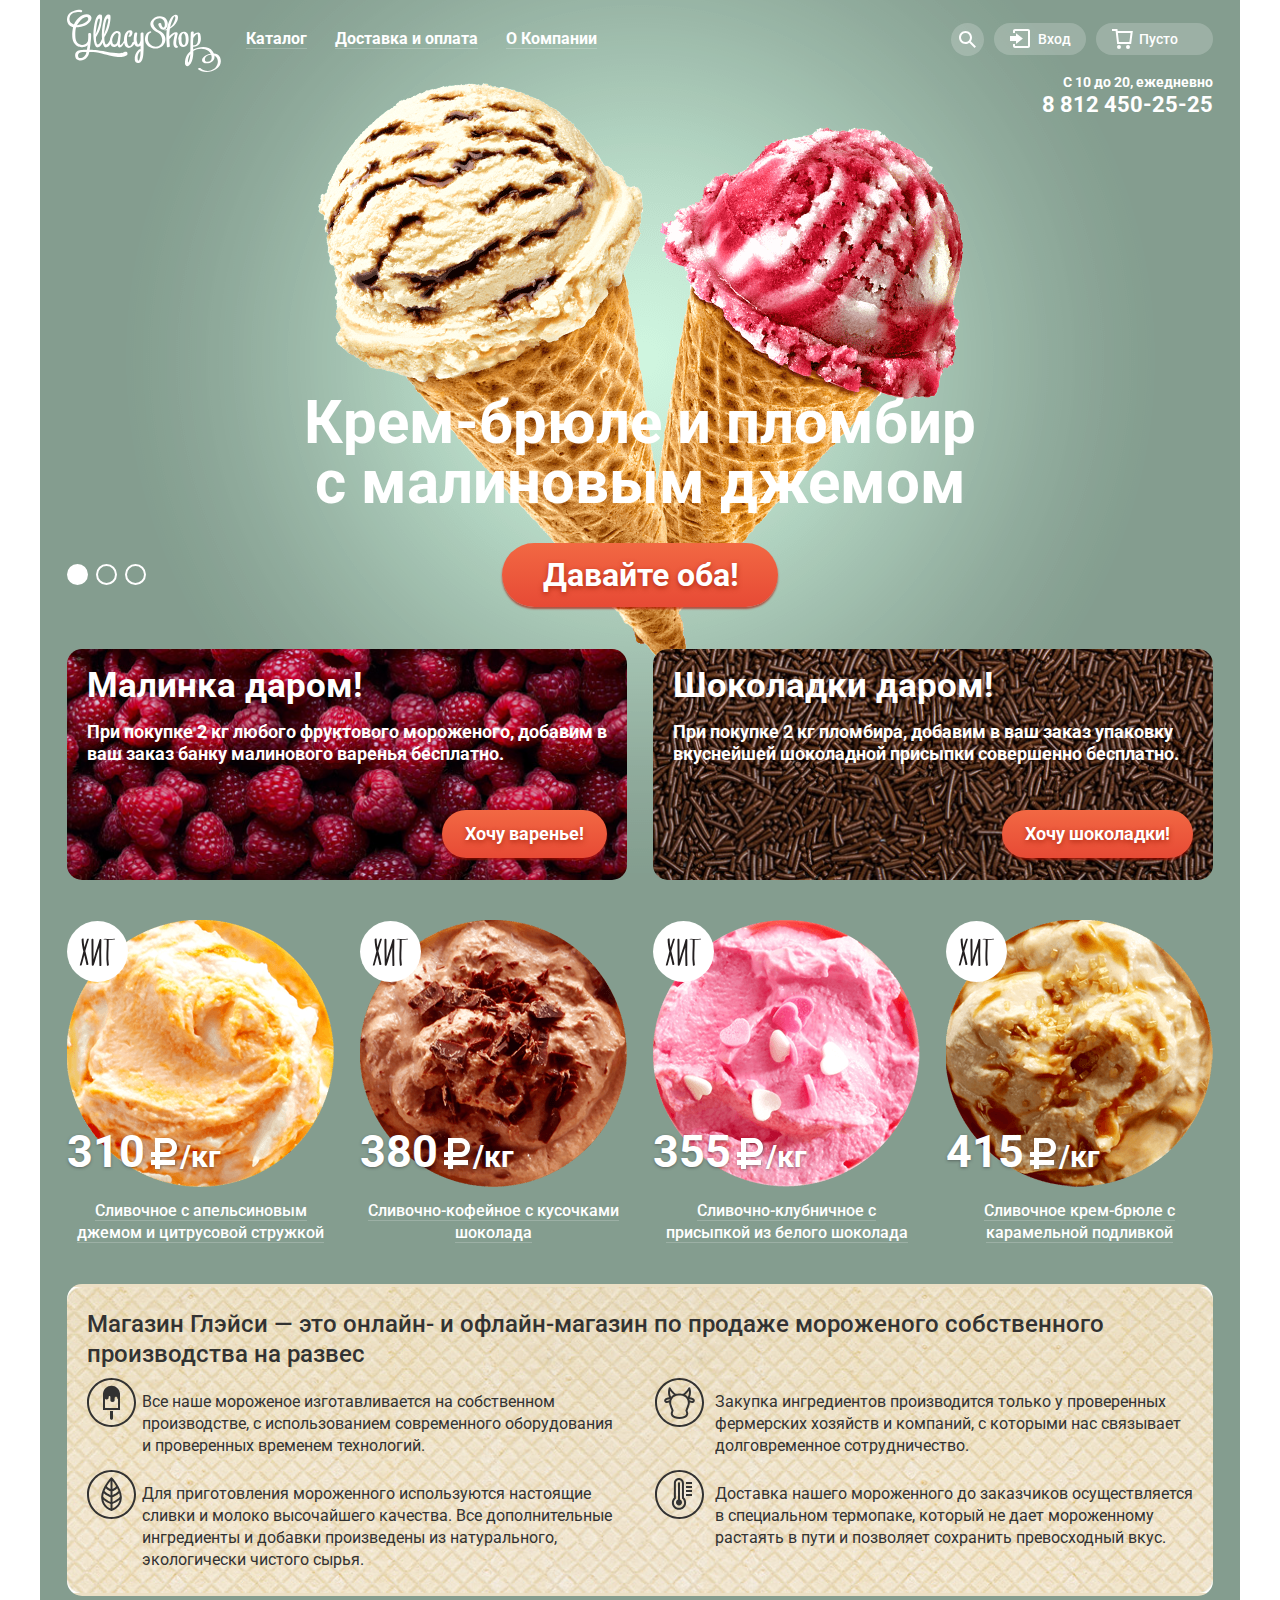
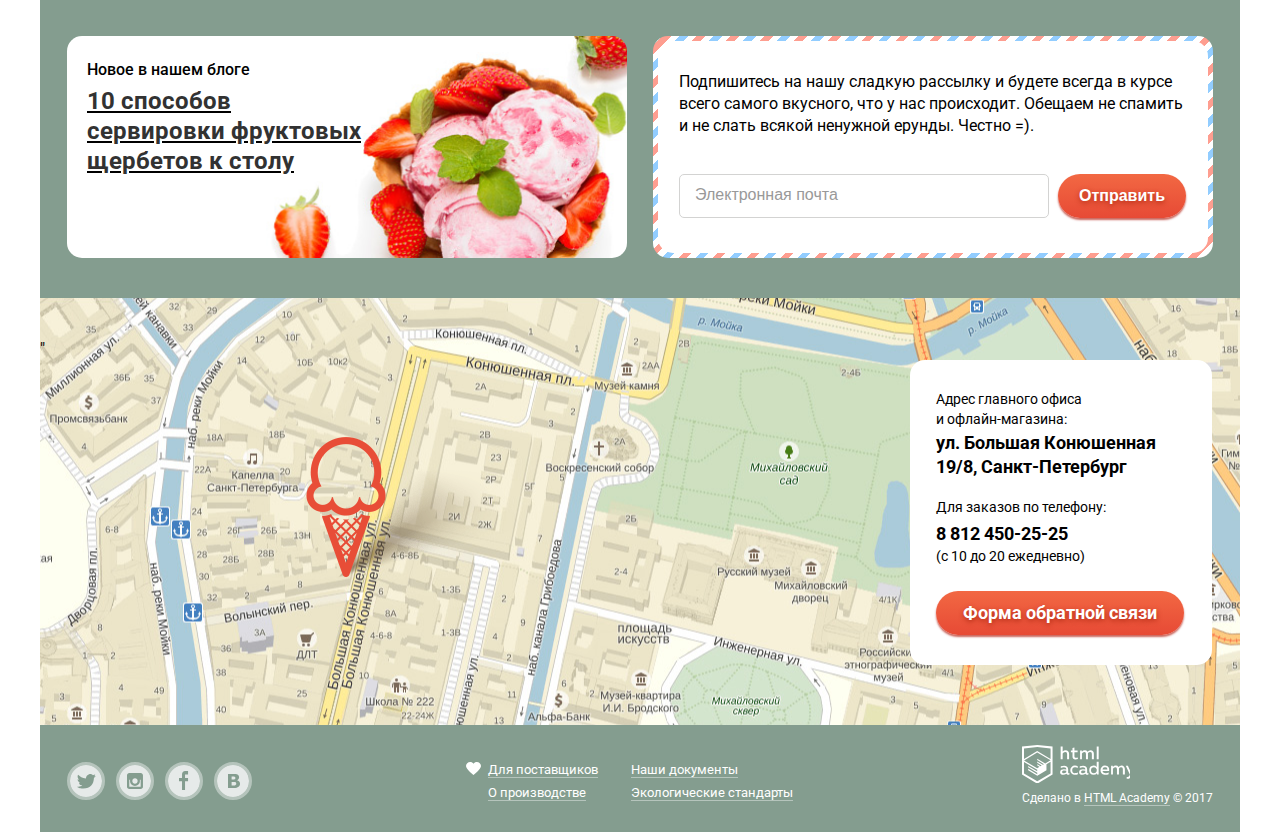
==== commit 5aa2acad: "rub-png, background" ====
--- a/index.html
+++ b/index.html
@@ -136,8 +136,7 @@
               <div class="popular-hit"><span class="visually-hidden">Хит</span></div>
               <img src="img/popular-1.png" width="267" height="267" alt="Сливочное с апельсиновым джемом и цитрусовой стружкой">
               <div class="popular-price">
-                <p>310<span class="price-rub">&#8381;</span></p>
-                <span>/кг</span>
+                <p>310<img src="img/rub.png" width="26" height="31" alt="Знак российского рубля"><span>/кг</span></p>
               </div>
               <h3 class="title-underline"><span>Сливочное с апельсиновым</span><span> джемом и цитрусовой стружкой</span></h3></a>
               <div class="transparent-container">
@@ -150,8 +149,7 @@
               <div class="popular-hit"><span class="visually-hidden">Хит</span></div>
               <img src="img/popular-2.png" width="267" height="267" alt="Сливочно-кофейное с кусочками шоколада">
               <div class="popular-price">
-                <p>380<span class="price-rub">&#8381;</span></p>
-                <span>/кг</span>
+                <p>380<img src="img/rub.png" width="26" height="31" alt="Знак российского рубля"><span>/кг</span></p>
               </div>
               <h3 class="title-underline"><span>Сливочно-кофейное с кусочками</span><span> шоколада</span></h3></a>
               <div class="transparent-container">
@@ -164,8 +162,7 @@
               <div class="popular-hit"><span class="visually-hidden">Хит</span></div>
               <img src="img/popular-3.png" width="267" height="267" alt="Сливочно-клубничное с присыпкой из белого шоколада">
               <div class="popular-price">
-                <p>355<span class="price-rub">&#8381;</span></p>
-                <span>/кг</span>
+                <p>355<img src="img/rub.png" width="26" height="31" alt="Знак российского рубля"><span>/кг</span></p>
               </div>
               <h3 class="title-underline"><span>Сливочно-клубничное с</span><span> присыпкой из белого шоколада</span></h3></a>
               <div class="transparent-container">
@@ -178,8 +175,7 @@
               <div class="popular-hit"><span class="visually-hidden">Хит</span></div>
               <img src="img/popular-4.png" width="267" height="267" alt="Сливочное крем-брюле с карамельной подливкой">
               <div class="popular-price">
-                <p>415<span class="price-rub">&#8381;</span></p>
-                <span>/кг</span>
+                <p>415<img src="img/rub.png" width="26" height="31" alt="Знак российского рубля"><span>/кг</span></p>
               </div>
               <h3 class="title-underline"><span>Сливочное крем-брюле с</span><span> карамельной подливкой</span></h3></a>
               <div class="transparent-container">
--- a/css/style.css
+++ b/css/style.css
@@ -1,7 +1,7 @@
 body {
   margin: 0;
   padding: 0;
-  font-family: "Roboto", "Arail", sans-serif;
+  font-family: "Roboto", "Arial", sans-serif;
   font-size: 16px;
   font-weight: 400;
   line-height: 22px;
@@ -628,7 +628,7 @@
 }
 
 .slide-button {
-  margin-bottom: 40px;
+  margin-bottom: 42px;
   padding: 10px 39px 10px 41px;
   font-size: 32px;
   line-height: 44px;
@@ -657,8 +657,9 @@
   width: 560px;
   box-sizing: border-box;
   border-radius: 15px;
-  background-color: #9d1a35;
+  background-color: #370107;
   background-image: url("../img/raspberry-bg.jpg");
+  background-size: cover;
   background-position: center;
 }
 
@@ -668,6 +669,8 @@
   border-radius: 15px;
   background-color: #462d22;
   background-image: url("../img/choco-bg.jpg");
+  background-size: cover;
+  background-position: center;
 }
 
 .suggestions-title {
@@ -685,7 +688,7 @@
 
 .suggestions-button {
   align-self: flex-end;
-  padding: 11px 23px;
+  padding: 12px 23px;
   font-size: 18px;
   line-height: 24px;
   font-weight: 700;
@@ -705,7 +708,7 @@
 .popular-item {
   position: relative;
   margin-left: 26px;
-  margin-bottom: 38px;
+  margin-bottom: 40px;
 }
 
 .popular-item a,
@@ -733,10 +736,13 @@
   background-image: url("../img/hit.svg");
 }
 
-.popular-price {
+.popular-price,
+.item-price {
+  width: 267px;
   position: absolute;
   top: -50px;
   display: flex;
+  text-shadow: 0px 1px 3px rgba(49, 50, 53, 0.5);
 }
 
 .popular-price p,
@@ -747,14 +753,6 @@
   line-height: 45px;
 }
 
-.popular-price .price-rub {
-  margin: 0;
-  margin-left: 3px;
-  font-size: 45px;
-  font-weight: 700;
-  line-height: 45px;
-}
-
 .popular-price p {
   color: #ffffff;
 }
@@ -762,11 +760,20 @@
 .popular-price span,
 .item-price span {
   margin: 0;
-  padding-top: 4px;
   color: #ffffff;
   font-size: 30px;
   font-weight: 700;
   line-height: 45px;
+}
+
+.popular-price img,
+.item-price img {
+  width: 30px;
+  height: 35px;
+  margin: 0;
+  margin-left: 5px;
+  padding-bottom: 7px;
+  vertical-align: bottom;
 }
 
 .popular-item h3,
@@ -820,7 +827,7 @@
 .features {
   margin: 0 27px;
   margin-bottom: 40px;
-  padding: 25px 0 23px 0;
+  padding: 25px 0 25px 0;
   color: #323232;
   background-color: #ebdfc4;
   background-image: url("../img/waffle-bg.jpg");
@@ -857,7 +864,7 @@
 }
 
 .features-list li:first-child {
-  margin-bottom: 23px;
+  margin-bottom: 26px;
 }
 
 .features-item-1 {
@@ -934,12 +941,14 @@
   background-color: #ffffff;
   background-image: url("../img/strawberry-bg.jpg");
   background-repeat: no-repeat;
+  background-size: cover;
+  background-position: center;
   border-radius: 15px;
 }
 
 .blog-news p {
   margin: 0;
-  margin-bottom: 3px;
+  margin-bottom: 5px;
   font-weight: 500;
 }
 
@@ -987,7 +996,7 @@
 
 .subscription-container p {
   margin: 0;
-  margin-bottom: 35px;
+  margin-bottom: 37px;
 }
 
 .subscription-form input {
@@ -1644,6 +1653,7 @@
   font-size: 16px;
   line-height: 18px;
   font-weight: 500;
+  outline: 4px solid red;
 }
 
 .input-radio-checkbox+label::before {
